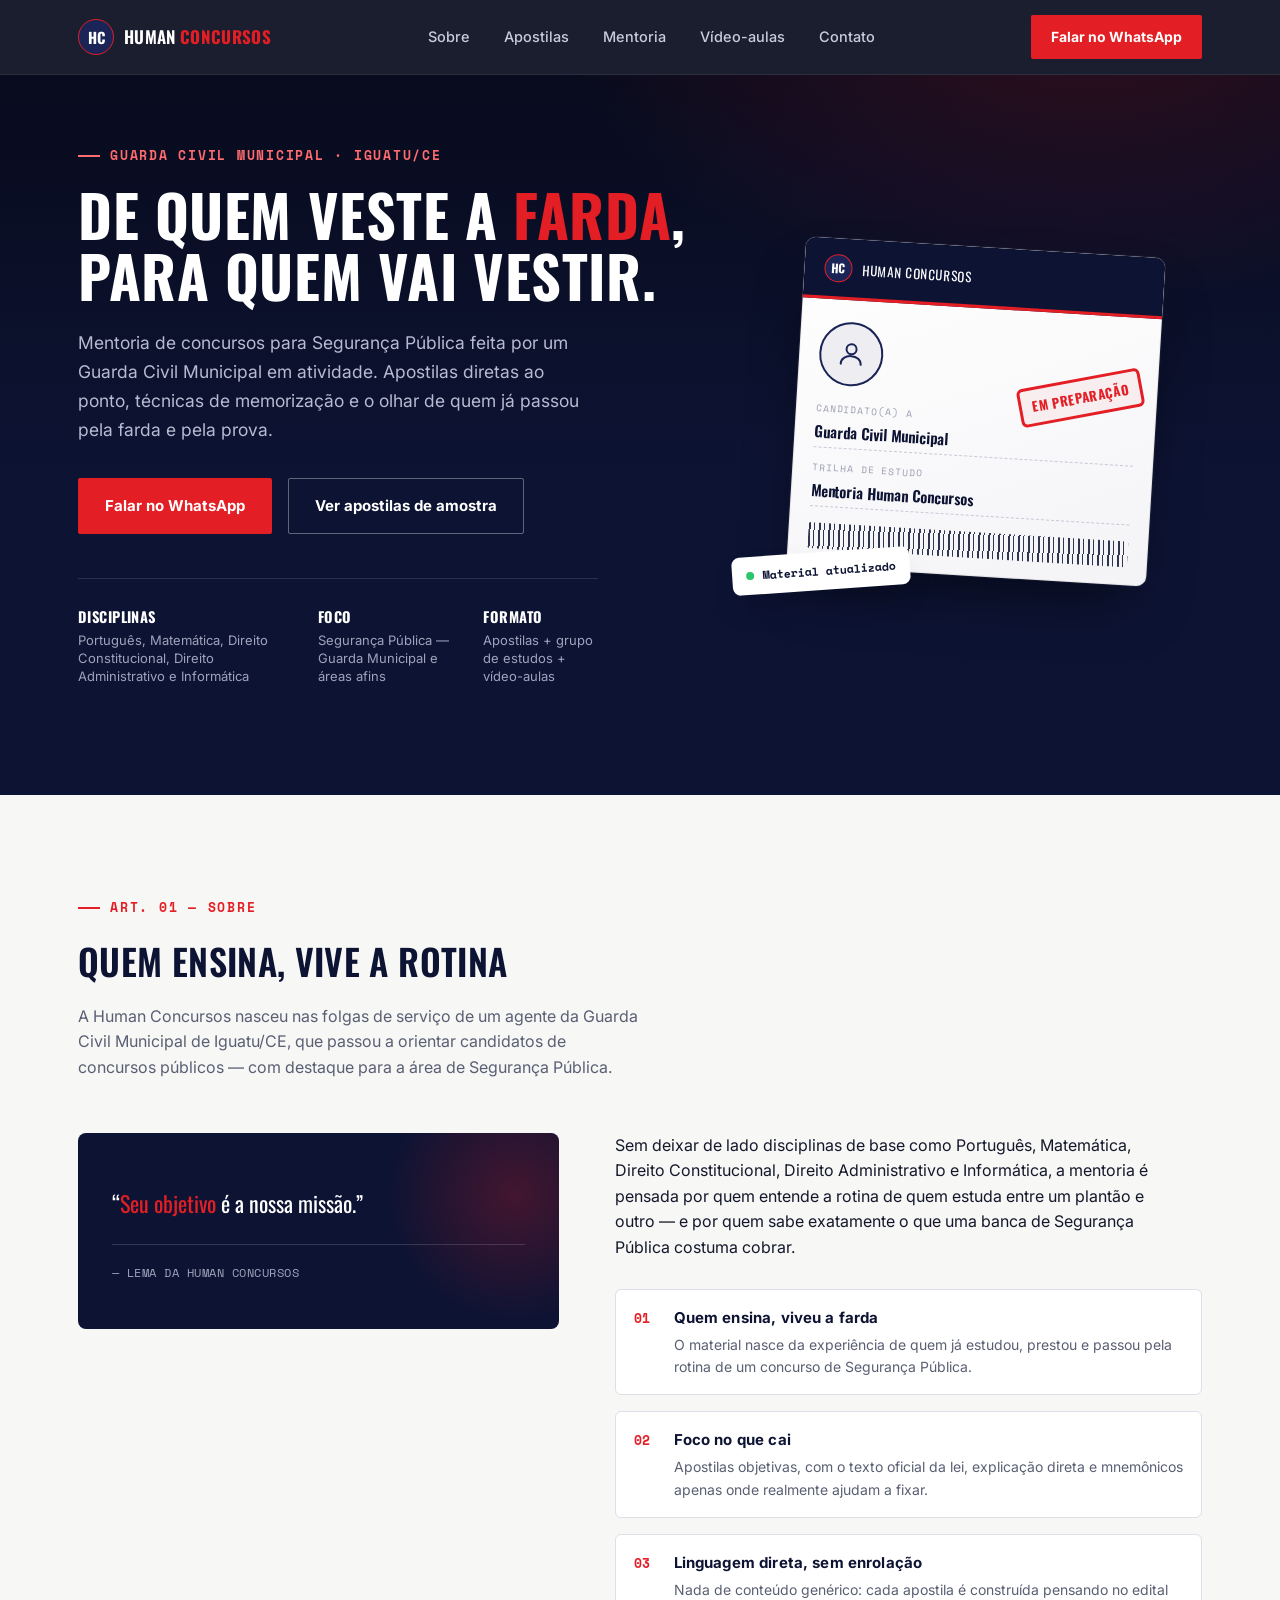
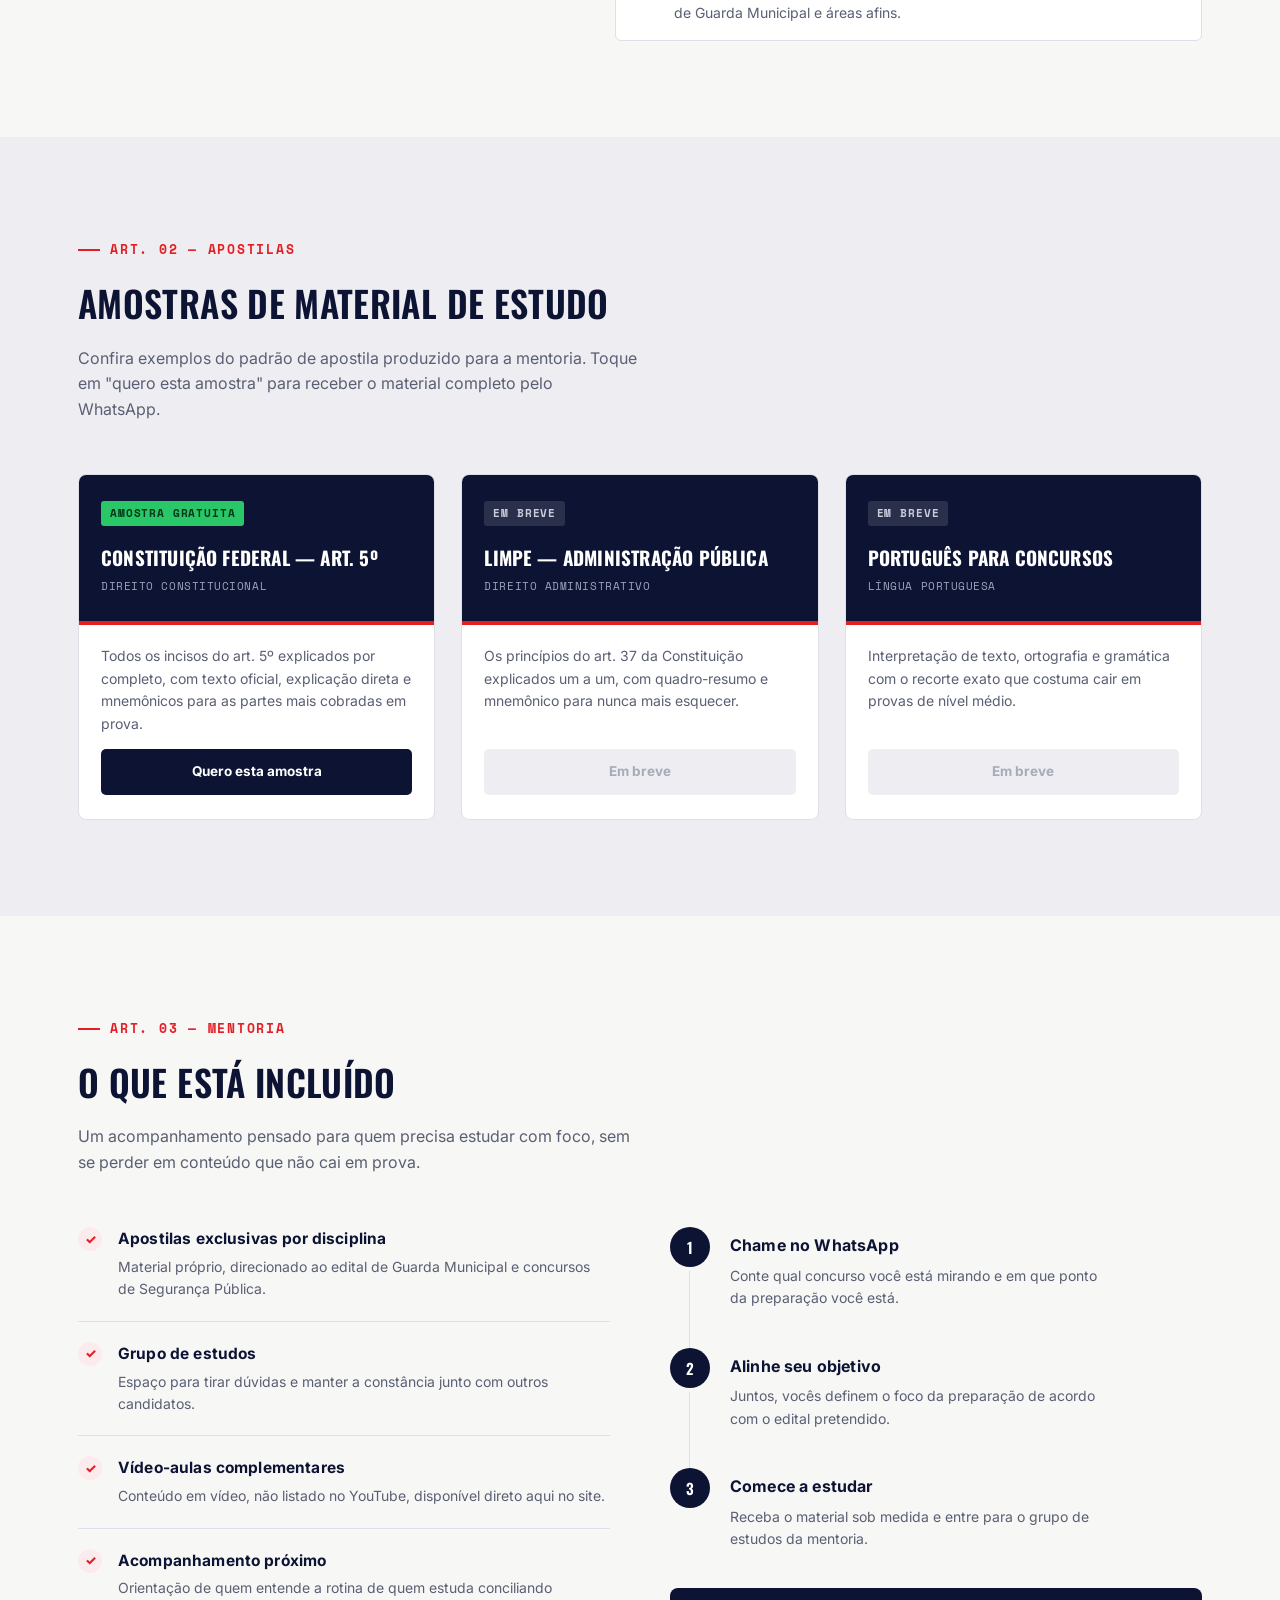
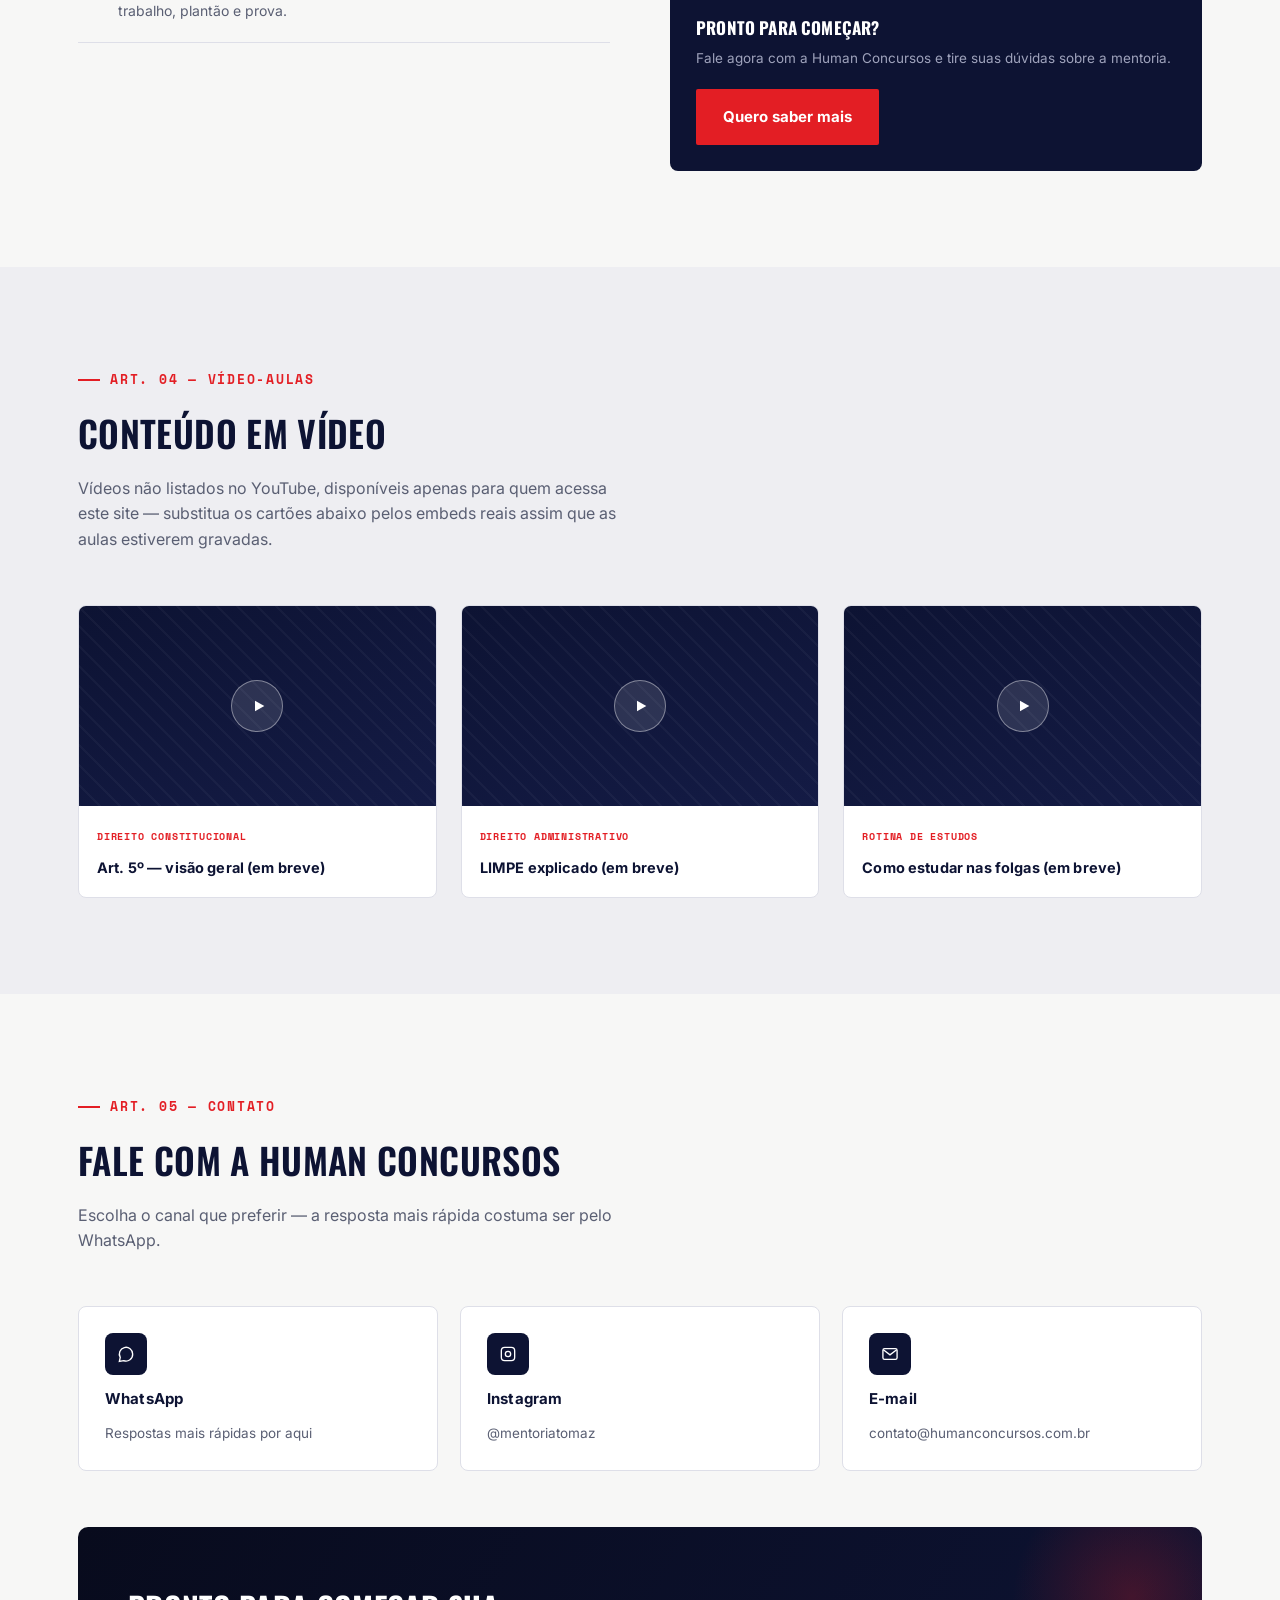
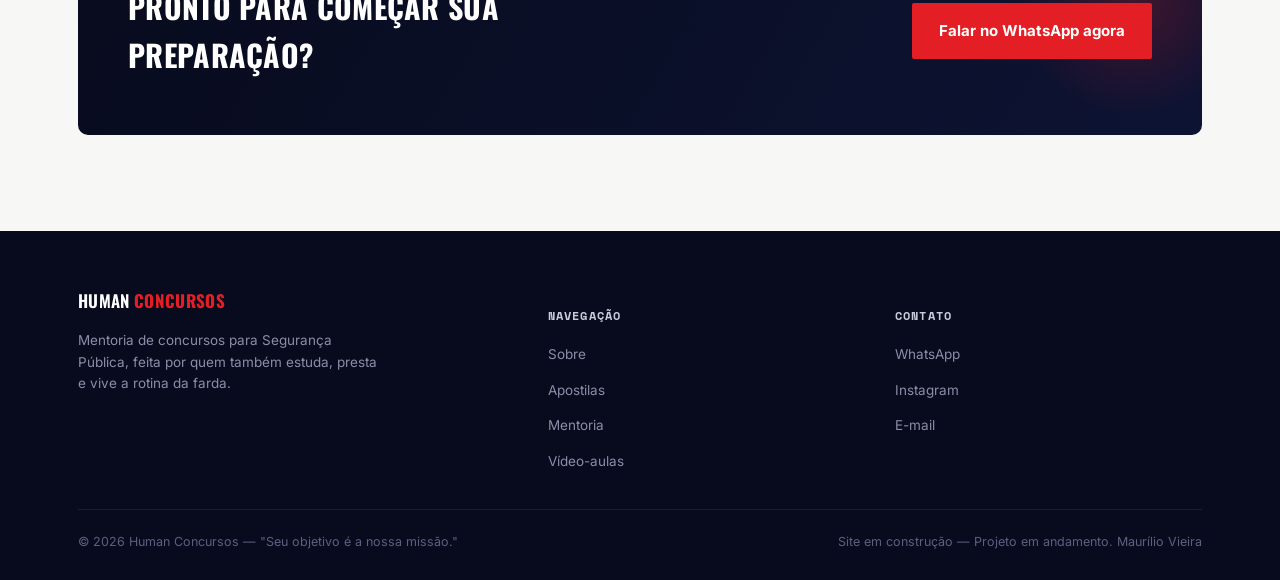
==== index.html @ a8f72266 "Add files via upload" ====
<!DOCTYPE html>
<html lang="pt-BR">
<head>
<meta charset="UTF-8">
<meta name="viewport" content="width=device-width, initial-scale=1.0">
<title>Human Concursos — Mentoria para Segurança Pública</title>
<meta name="description" content="Mentoria de concursos para Segurança Pública feita por um Guarda Civil Municipal em atividade. Apostilas diretas ao ponto, vídeo-aulas e acompanhamento próximo.">

<!-- Compartilhamento (WhatsApp / Instagram / redes) -->
<meta property="og:title" content="Human Concursos — Mentoria para Segurança Pública">
<meta property="og:description" content="Apostilas diretas ao ponto, vídeo-aulas e acompanhamento de quem também vive a rotina da farda.">
<meta property="og:type" content="website">

<link rel="icon" type="image/svg+xml" href="assets/img/favicon.svg">

<!--
  ===================================================================
  HUMAN CONCURSOS — SITE INSTITUCIONAL
  ===================================================================
  Onde editar cada coisa:
  - Número de WhatsApp, mensagens padrão → assets/js/main.js (bloco CONFIG)
  - Instagram / e-mail → busque por "preencher_aqui" e
    "contato@humanconcursos.com.br" neste arquivo (aparecem 2x cada:
    seção Contato + rodapé) e troque pelos dados reais.
  - Cores / fontes / espaçamentos → assets/css/style.css
  - Vídeo-aulas → seção #videos: troque cada .video-card por um
    <iframe src="https://www.youtube.com/embed/SEU_ID_AQUI" ...>
    (vídeo "não listado" funciona normalmente dentro do iframe).
  Guia completo de publicação: veja o README.md deste repositório.
  ===================================================================
-->

<link rel="preconnect" href="https://fonts.googleapis.com">
<link rel="preconnect" href="https://fonts.gstatic.com" crossorigin>
<link href="https://fonts.googleapis.com/css2?family=Oswald:wght@400;500;600;700&family=Inter:wght@400;500;600;700;800&family=Space+Mono:wght@400;700&display=swap" rel="stylesheet">
<link rel="stylesheet" href="assets/css/style.css">
</head>
<body>

<header>
  <div class="wrap nav">
    <a href="#topo" class="brand">
      <span class="brand-badge">HC</span>
      <span class="brand-name">HUMAN <b>CONCURSOS</b></span>
    </a>
    <ul class="nav-links">
      <li><a href="#sobre">Sobre</a></li>
      <li><a href="#apostilas">Apostilas</a></li>
      <li><a href="#mentoria">Mentoria</a></li>
      <li><a href="#videos">Vídeo-aulas</a></li>
      <li><a href="#contato">Contato</a></li>
    </ul>
    <a class="nav-cta" id="btnNavWpp" href="#" target="_blank" rel="noopener">Falar no WhatsApp</a>
    <button class="nav-toggle" id="navToggle" aria-expanded="false" aria-controls="mobilePanel" aria-label="Abrir menu">
      <span></span><span></span><span></span>
    </button>
  </div>
  <nav class="mobile-panel" id="mobilePanel">
    <a href="#sobre">Sobre</a>
    <a href="#apostilas">Apostilas</a>
    <a href="#mentoria">Mentoria</a>
    <a href="#videos">Vídeo-aulas</a>
    <a href="#contato">Contato</a>
    <a class="nav-cta" id="btnMobileWpp" href="#" target="_blank" rel="noopener">Falar no WhatsApp</a>
  </nav>
</header>

<main id="topo">

  <!-- ================= HERO ================= -->
  <section class="hero" style="padding-top:64px;">
    <div class="wrap hero-grid">
      <div>
        <span class="eyebrow hero-eyebrow">Guarda Civil Municipal · Iguatu/CE</span>
        <h1>De quem veste a <em>farda</em>,<br> para quem vai vestir.</h1>
        <p class="lead">Mentoria de concursos para Segurança Pública feita por um Guarda Civil Municipal em atividade. Apostilas diretas ao ponto, técnicas de memorização e o olhar de quem já passou pela farda e pela prova.</p>
        <div class="hero-ctas">
          <a class="btn btn-primary" id="btnHeroWpp" href="#" target="_blank" rel="noopener">Falar no WhatsApp</a>
          <a class="btn btn-ghost" href="#apostilas">Ver apostilas de amostra</a>
        </div>
        <div class="hero-meta">
          <div><strong>Disciplinas</strong>Português, Matemática, Direito Constitucional, Direito Administrativo e Informática</div>
          <div><strong>Foco</strong>Segurança Pública — Guarda Municipal e áreas afins</div>
          <div><strong>Formato</strong>Apostilas + grupo de estudos + vídeo-aulas</div>
        </div>
      </div>

      <div class="id-card-wrap">
        <div class="id-card">
          <div class="id-top">
            <span class="brand-badge">HC</span>
            <span>Human Concursos</span>
          </div>
          <div class="id-body">
            <div class="id-photo">
              <svg width="30" height="30" viewBox="0 0 24 24" fill="none"><circle cx="12" cy="8" r="4" stroke="#1B2456" stroke-width="1.6"/><path d="M4 20c0-4 3.5-6.5 8-6.5S20 16 20 20" stroke="#1B2456" stroke-width="1.6" stroke-linecap="round"/></svg>
            </div>
            <div class="id-field">
              <label>Candidato(a) a</label>
              <div class="value">Guarda Civil Municipal</div>
            </div>
            <div class="id-field">
              <label>Trilha de estudo</label>
              <div class="value">Mentoria Human Concursos</div>
            </div>
            <div class="id-barcode"></div>
            <span class="id-stamp">Em preparação</span>
          </div>
        </div>
        <div class="id-float f1">
          <span class="dot"></span>
          <span>Material atualizado</span>
        </div>
      </div>
    </div>
  </section>

  <!-- ================= SOBRE ================= -->
  <section id="sobre">
    <div class="wrap">
      <div class="section-head">
        <span class="eyebrow">Art. 01 — Sobre</span>
        <h2>Quem ensina, vive a rotina</h2>
        <p>A Human Concursos nasceu nas folgas de serviço de um agente da Guarda Civil Municipal de Iguatu/CE, que passou a orientar candidatos de concursos públicos — com destaque para a área de Segurança Pública.</p>
      </div>

      <div class="sobre-grid">
        <div class="sobre-visual">
          <p class="quote">“<span class="red">Seu objetivo</span> é a nossa missão.”</p>
          <p class="sig">— LEMA DA HUMAN CONCURSOS</p>
        </div>

        <div class="sobre-text">
          <p>Sem deixar de lado disciplinas de base como Português, Matemática, Direito Constitucional, Direito Administrativo e Informática, a mentoria é pensada por quem entende a rotina de quem estuda entre um plantão e outro — e por quem sabe exatamente o que uma banca de Segurança Pública costuma cobrar.</p>
          <ul class="feature-list">
            <li>
              <span class="num">01</span>
              <div>
                <h4>Quem ensina, viveu a farda</h4>
                <p>O material nasce da experiência de quem já estudou, prestou e passou pela rotina de um concurso de Segurança Pública.</p>
              </div>
            </li>
            <li>
              <span class="num">02</span>
              <div>
                <h4>Foco no que cai</h4>
                <p>Apostilas objetivas, com o texto oficial da lei, explicação direta e mnemônicos apenas onde realmente ajudam a fixar.</p>
              </div>
            </li>
            <li>
              <span class="num">03</span>
              <div>
                <h4>Linguagem direta, sem enrolação</h4>
                <p>Nada de conteúdo genérico: cada apostila é construída pensando no edital de Guarda Municipal e áreas afins.</p>
              </div>
            </li>
          </ul>
        </div>
      </div>
    </div>
  </section>

  <!-- ================= APOSTILAS ================= -->
  <section id="apostilas" class="alt">
    <div class="wrap">
      <div class="section-head">
        <span class="eyebrow">Art. 02 — Apostilas</span>
        <h2>Amostras de material de estudo</h2>
        <p>Confira exemplos do padrão de apostila produzido para a mentoria. Toque em "quero esta amostra" para receber o material completo pelo WhatsApp.</p>
      </div>

      <div class="card-grid">
        <div class="book-card">
          <div class="book-cover">
            <span class="tag tag-livre">Amostra gratuita</span>
            <div>
              <h3>Constituição Federal — Art. 5º</h3>
              <div class="disc">Direito Constitucional</div>
            </div>
          </div>
          <div class="book-body">
            <p>Todos os incisos do art. 5º explicados por completo, com texto oficial, explicação direta e mnemônicos para as partes mais cobradas em prova.</p>
            <a class="book-btn wpp-link" data-msg="Olá! Vi o site da Human Concursos e quero receber a amostra da apostila de Constituição Federal — Art. 5º." href="#" target="_blank" rel="noopener">Quero esta amostra</a>
          </div>
        </div>

        <div class="book-card">
          <div class="book-cover">
            <span class="tag tag-em-breve">Em breve</span>
            <div>
              <h3>LIMPE — Administração Pública</h3>
              <div class="disc">Direito Administrativo</div>
            </div>
          </div>
          <div class="book-body">
            <p>Os princípios do art. 37 da Constituição explicados um a um, com quadro-resumo e mnemônico para nunca mais esquecer.</p>
            <span class="book-btn disabled">Em breve</span>
          </div>
        </div>

        <div class="book-card">
          <div class="book-cover">
            <span class="tag tag-em-breve">Em breve</span>
            <div>
              <h3>Português para Concursos</h3>
              <div class="disc">Língua Portuguesa</div>
            </div>
          </div>
          <div class="book-body">
            <p>Interpretação de texto, ortografia e gramática com o recorte exato que costuma cair em provas de nível médio.</p>
            <span class="book-btn disabled">Em breve</span>
          </div>
        </div>
      </div>
    </div>
  </section>

  <!-- ================= MENTORIA ================= -->
  <section id="mentoria">
    <div class="wrap">
      <div class="section-head">
        <span class="eyebrow">Art. 03 — Mentoria</span>
        <h2>O que está incluído</h2>
        <p>Um acompanhamento pensado para quem precisa estudar com foco, sem se perder em conteúdo que não cai em prova.</p>
      </div>

      <div class="mentoria-wrap">
        <ul class="mentoria-list">
          <li>
            <span class="check">✓</span>
            <div>
              <h4>Apostilas exclusivas por disciplina</h4>
              <p>Material próprio, direcionado ao edital de Guarda Municipal e concursos de Segurança Pública.</p>
            </div>
          </li>
          <li>
            <span class="check">✓</span>
            <div>
              <h4>Grupo de estudos</h4>
              <p>Espaço para tirar dúvidas e manter a constância junto com outros candidatos.</p>
            </div>
          </li>
          <li>
            <span class="check">✓</span>
            <div>
              <h4>Vídeo-aulas complementares</h4>
              <p>Conteúdo em vídeo, não listado no YouTube, disponível direto aqui no site.</p>
            </div>
          </li>
          <li>
            <span class="check">✓</span>
            <div>
              <h4>Acompanhamento próximo</h4>
              <p>Orientação de quem entende a rotina de quem estuda conciliando trabalho, plantão e prova.</p>
            </div>
          </li>
        </ul>

        <div>
          <div class="steps">
            <div class="step">
              <span class="step-num">1</span>
              <div class="step-body">
                <h4>Chame no WhatsApp</h4>
                <p>Conte qual concurso você está mirando e em que ponto da preparação você está.</p>
              </div>
            </div>
            <div class="step">
              <span class="step-num">2</span>
              <div class="step-body">
                <h4>Alinhe seu objetivo</h4>
                <p>Juntos, vocês definem o foco da preparação de acordo com o edital pretendido.</p>
              </div>
            </div>
            <div class="step">
              <span class="step-num">3</span>
              <div class="step-body">
                <h4>Comece a estudar</h4>
                <p>Receba o material sob medida e entre para o grupo de estudos da mentoria.</p>
              </div>
            </div>
          </div>

          <div class="mentoria-cta">
            <div>
              <h4>Pronto para começar?</h4>
              <p>Fale agora com a Human Concursos e tire suas dúvidas sobre a mentoria.</p>
            </div>
            <a class="btn btn-primary wpp-link" data-msg="Olá! Vi o site da Human Concursos e quero saber mais sobre a mentoria." href="#" target="_blank" rel="noopener">Quero saber mais</a>
          </div>
        </div>
      </div>
    </div>
  </section>

  <!-- ================= VÍDEO-AULAS ================= -->
  <section id="videos" class="alt">
    <div class="wrap">
      <div class="section-head">
        <span class="eyebrow">Art. 04 — Vídeo-aulas</span>
        <h2>Conteúdo em vídeo</h2>
        <p>Vídeos não listados no YouTube, disponíveis apenas para quem acessa este site — substitua os cartões abaixo pelos embeds reais assim que as aulas estiverem gravadas.</p>
      </div>

      <div class="video-grid">
        <div class="video-card">
          <div class="video-thumb">
            <span class="play-btn">
              <svg width="16" height="16" viewBox="0 0 24 24" fill="none"><path d="M6 4l14 8-14 8V4z" fill="#fff"/></svg>
            </span>
          </div>
          <div class="video-info">
            <span class="tag">Direito Constitucional</span>
            <h4>Art. 5º — visão geral (em breve)</h4>
          </div>
        </div>
        <div class="video-card">
          <div class="video-thumb">
            <span class="play-btn">
              <svg width="16" height="16" viewBox="0 0 24 24" fill="none"><path d="M6 4l14 8-14 8V4z" fill="#fff"/></svg>
            </span>
          </div>
          <div class="video-info">
            <span class="tag">Direito Administrativo</span>
            <h4>LIMPE explicado (em breve)</h4>
          </div>
        </div>
        <div class="video-card">
          <div class="video-thumb">
            <span class="play-btn">
              <svg width="16" height="16" viewBox="0 0 24 24" fill="none"><path d="M6 4l14 8-14 8V4z" fill="#fff"/></svg>
            </span>
          </div>
          <div class="video-info">
            <span class="tag">Rotina de estudos</span>
            <h4>Como estudar nas folgas (em breve)</h4>
          </div>
        </div>
      </div>

      <!-- <p class="video-note">Estes três cartões são placeholders. Assim que as aulas forem gravadas e enviadas como "não listadas" no YouTube, basta trocar cada cartão por um <code>&lt;iframe&gt;</code> com o link de incorporação do vídeo — o link não listado continua funcionando normalmente dentro do iframe, mesmo sem aparecer em buscas.</p> -->
    </div>
  </section>

  <!-- ================= CONTATO ================= -->
  <section id="contato">
    <div class="wrap">
      <div class="section-head">
        <span class="eyebrow">Art. 05 — Contato</span>
        <h2>Fale com a Human Concursos</h2>
        <p>Escolha o canal que preferir — a resposta mais rápida costuma ser pelo WhatsApp.</p>
      </div>

      <div class="contact-grid">
        <a class="contact-card wpp-link" data-msg="Olá! Vim pelo site da Human Concursos." href="#" target="_blank" rel="noopener">
          <span class="contact-icon">
            <svg width="20" height="20" viewBox="0 0 24 24" fill="none"><path d="M20 12a8 8 0 10-14.9 4L4 21l5.2-1.1A8 8 0 0020 12z" stroke="#fff" stroke-width="1.6"/></svg>
          </span>
          <h4>WhatsApp</h4>
          <p>Respostas mais rápidas por aqui</p>
        </a>
        <a class="contact-card" href="https://www.instagram.com/mentoriatomaz" target="_blank" rel="noopener">
          <span class="contact-icon">
            <svg width="20" height="20" viewBox="0 0 24 24" fill="none"><rect x="4" y="4" width="16" height="16" rx="4" stroke="#fff" stroke-width="1.6"/><circle cx="12" cy="12" r="3.2" stroke="#fff" stroke-width="1.6"/></svg>
          </span>
          <h4>Instagram</h4>
          <p>@mentoriatomaz</p>
        </a>
        <a class="contact-card" href="mailto:contato@humanconcursos.com.br">
          <span class="contact-icon">
            <svg width="20" height="20" viewBox="0 0 24 24" fill="none"><rect x="3.5" y="5.5" width="17" height="13" rx="2" stroke="#fff" stroke-width="1.6"/><path d="M4 7l8 6 8-6" stroke="#fff" stroke-width="1.6"/></svg>
          </span>
          <h4>E-mail</h4>
          <p>contato@humanconcursos.com.br</p>
        </a>
      </div>

      <div class="cta-banner">
        <h3>Pronto para começar sua preparação?</h3>
        <a class="btn btn-primary wpp-link" data-msg="Olá! Quero começar minha preparação com a Human Concursos." href="#" target="_blank" rel="noopener">Falar no WhatsApp agora</a>
      </div>
    </div>
  </section>

</main>

<footer>
  <div class="wrap">
    <div class="footer-grid">
      <div class="footer-brand">
        <span class="brand-name" style="color:#fff;">HUMAN <b style="color:#E31E24;">CONCURSOS</b></span>
        <p>Mentoria de concursos para Segurança Pública, feita por quem também estuda, presta e vive a rotina da farda.</p>
      </div>
      <div class="footer-col">
        <h5>Navegação</h5>
        <ul>
          <li><a href="#sobre">Sobre</a></li>
          <li><a href="#apostilas">Apostilas</a></li>
          <li><a href="#mentoria">Mentoria</a></li>
          <li><a href="#videos">Vídeo-aulas</a></li>
        </ul>
      </div>
      <div class="footer-col">
        <h5>Contato</h5>
        <ul>
          <li><a href="#contato">WhatsApp</a></li>
          <li><a href="https://www.instagram.com/mentoriatomaz" target="_blank" rel="noopener">Instagram</a></li>
          <li><a href="mailto:contato@humanconcursos.com.br">E-mail</a></li>
        </ul>
      </div>
    </div>
    <div class="footer-bottom">
      <span>© 2026 Human Concursos — "Seu objetivo é a nossa missão."</span>
      <span>Site em construção — Projeto em andamento. Maurílio Vieira</span>
    </div>
  </div>
</footer>

<script src="assets/js/main.js"></script>
</body>
</html>
---- assets/css/style.css ----
:root{
    /* ---- Paleta (extraída da identidade visual Human Concursos) ---- */
    --navy-950:#080B1D;
    --navy-900:#0D1333;
    --navy-700:#141B45;
    --navy-600:#1B2456;
    --navy-400:#3A468C;
    --red-500:#E31E24;
    --red-600:#B8151A;
    --red-050:#FCEBEC;
    --paper:#F7F7F6;
    --paper-alt:#EEEEF2;
    --ink:#15182B;
    --ink-muted:#5A5F73;
    --white:#FFFFFF;
    --line:#DEDFE8;

    --display:'Oswald', 'Arial Narrow', sans-serif;
    --body:'Inter', -apple-system, sans-serif;
    --mono:'Space Mono', 'Courier New', monospace;

    --radius:2px;
    --container:1180px;
  }

  *,*::before,*::after{box-sizing:border-box;}
  html{scroll-behavior:smooth;}
  @media (prefers-reduced-motion: reduce){
    html{scroll-behavior:auto;}
    *,*::before,*::after{animation-duration:0.01ms !important; animation-iteration-count:1 !important; transition-duration:0.01ms !important; scroll-behavior:auto !important;}
  }

  body{
    margin:0;
    background:var(--paper);
    color:var(--ink);
    font-family:var(--body);
    font-size:16px;
    line-height:1.6;
    -webkit-font-smoothing:antialiased;
  }

  img,svg{display:block; max-width:100%;}
  a{color:inherit;}

  .wrap{max-width:var(--container); margin:0 auto; padding:0 28px;}

  h1,h2,h3,h4{font-family:var(--display); margin:0; letter-spacing:0.01em;}

  :focus-visible{outline:3px solid var(--red-500); outline-offset:3px;}

  .eyebrow{
    display:inline-flex; align-items:center; gap:10px;
    font-family:var(--mono); font-size:12.5px; letter-spacing:0.14em;
    text-transform:uppercase; color:var(--red-500); font-weight:700;
  }
  .eyebrow::before{
    content:""; width:22px; height:2px; background:var(--red-500); display:inline-block;
  }

  /* ================= HEADER ================= */
  header{
    position:sticky; top:0; z-index:100;
    background:rgba(8,11,29,0.92);
    backdrop-filter:blur(8px);
    border-bottom:1px solid rgba(255,255,255,0.08);
  }
  .nav{
    display:flex; align-items:center; justify-content:space-between;
    height:74px;
  }
  .brand{display:flex; align-items:center; gap:10px; text-decoration:none;}
  .brand-badge{
    width:36px; height:36px; border-radius:50%;
    background:var(--navy-600); border:1.5px solid var(--red-500);
    display:flex; align-items:center; justify-content:center;
    font-family:var(--display); font-weight:700; font-size:15px; color:var(--white);
  }
  .brand-name{font-family:var(--display); font-weight:600; font-size:17px; color:var(--white); letter-spacing:0.02em;}
  .brand-name b{color:var(--red-500); font-weight:700;}

  .nav-links{display:flex; gap:34px; list-style:none; margin:0; padding:0;}
  .nav-links a{
    text-decoration:none; color:#C9CCDA; font-size:14.5px; font-weight:500;
    position:relative; padding:6px 0; transition:color .18s ease;
  }
  .nav-links a:hover{color:var(--white);}
  .nav-links a::after{
    content:""; position:absolute; left:0; bottom:0; height:2px; width:0;
    background:var(--red-500); transition:width .2s ease;
  }
  .nav-links a:hover::after{width:100%;}

  .nav-cta{
    display:inline-flex; align-items:center; gap:8px;
    background:var(--red-500); color:var(--white); text-decoration:none;
    font-size:14px; font-weight:700; padding:11px 20px; border-radius:var(--radius);
    transition:background .18s ease, transform .18s ease;
    white-space:nowrap;
  }
  .nav-cta:hover{background:var(--red-600); transform:translateY(-1px);}

  /* ---- Menu hambúrguer (mobile) ---- */
  .nav-toggle{
    display:none; flex-direction:column; justify-content:center; gap:5px;
    width:38px; height:38px; background:transparent; border:1px solid rgba(255,255,255,0.25);
    border-radius:5px; cursor:pointer; padding:0; flex-shrink:0;
  }
  .nav-toggle span{
    display:block; width:18px; height:2px; background:var(--white); margin:0 auto;
    transition:transform .22s ease, opacity .22s ease;
  }
  .nav-toggle[aria-expanded="true"] span:nth-child(1){transform:translateY(7px) rotate(45deg);}
  .nav-toggle[aria-expanded="true"] span:nth-child(2){opacity:0;}
  .nav-toggle[aria-expanded="true"] span:nth-child(3){transform:translateY(-7px) rotate(-45deg);}

  .mobile-panel{
    display:none; flex-direction:column;
    background:var(--navy-950); border-top:1px solid rgba(255,255,255,0.08);
    padding:10px 28px 26px;
  }
  .mobile-panel.open{display:flex;}
  .mobile-panel a{
    color:#C9CCDA; text-decoration:none; font-size:15.5px; font-weight:500;
    padding:14px 0; border-bottom:1px solid rgba(255,255,255,0.08);
  }
  .mobile-panel a:last-of-type{border-bottom:none;}
  .mobile-panel .nav-cta{margin-top:14px; justify-content:center;}

  /* ================= HERO ================= */
  .hero{
    position:relative; overflow:hidden;
    background:
      radial-gradient(ellipse 900px 500px at 85% -10%, rgba(227,30,36,0.18), transparent 60%),
      linear-gradient(180deg, var(--navy-950) 0%, var(--navy-900) 55%, var(--navy-900) 100%);
    color:var(--white);
    padding:96px 0 110px;
  }
  .hero-grid{
    display:grid; grid-template-columns:1.15fr 0.85fr; gap:60px; align-items:center;
  }
  .hero-eyebrow{color:#FF6B6E;}
  .hero-eyebrow::before{background:#FF6B6E;}
  .hero h1{
    font-size:clamp(34px, 4.6vw, 58px); line-height:1.06; font-weight:700;
    margin:18px 0 22px; text-transform:uppercase;
  }
  .hero h1 em{
    font-style:normal; color:var(--red-500);
  }
  .hero p.lead{
    font-family:var(--body); font-size:17.5px; line-height:1.65; color:#B7BBD1;
    max-width:520px; margin:0 0 34px;
  }
  .hero-ctas{display:flex; gap:16px; flex-wrap:wrap;}
  .btn{
    display:inline-flex; align-items:center; gap:10px;
    font-family:var(--body); font-weight:700; font-size:15px;
    padding:15px 26px; border-radius:var(--radius); text-decoration:none;
    transition:transform .18s ease, background .18s ease, border-color .18s ease;
    border:1.5px solid transparent; cursor:pointer;
  }
  .btn:hover{transform:translateY(-2px);}
  .btn-primary{background:var(--red-500); color:var(--white);}
  .btn-primary:hover{background:var(--red-600);}
  .btn-ghost{border-color:rgba(255,255,255,0.35); color:var(--white);}
  .btn-ghost:hover{border-color:var(--white); background:rgba(255,255,255,0.06);}
  .btn-dark{border-color:var(--navy-600); color:var(--navy-900);}
  .btn-dark:hover{background:var(--navy-900); color:var(--white);}

  .hero-meta{
    display:flex; gap:28px; margin-top:44px; padding-top:28px;
    border-top:1px solid rgba(255,255,255,0.12); max-width:520px;
  }
  .hero-meta div{font-size:13px; color:#9FA3BC; line-height:1.4;}
  .hero-meta strong{display:block; color:var(--white); font-family:var(--display); font-size:14.5px; text-transform:uppercase; letter-spacing:.03em; margin-bottom:3px;}

  /* ---- Crachá / carteira de estudos (elemento assinatura) ---- */
  .id-card-wrap{position:relative; display:flex; justify-content:center;}
  .id-card{
    width:100%; max-width:360px;
    background:linear-gradient(160deg, #FFFFFF 0%, #F4F4F7 100%);
    border-radius:10px;
    box-shadow:0 30px 60px -20px rgba(0,0,0,0.55), 0 0 0 1px rgba(255,255,255,0.06);
    transform:rotate(3.5deg);
    overflow:hidden;
    position:relative;
  }
  .id-card::after{
    content:""; position:absolute; inset:0; border-radius:10px;
    box-shadow:inset 0 0 0 1px rgba(0,0,0,0.06);
  }
  .id-top{
    background:var(--navy-900); padding:16px 20px 14px;
    display:flex; align-items:center; gap:10px;
    border-bottom:3px solid var(--red-500);
  }
  .id-top .brand-badge{width:28px; height:28px; font-size:12px;}
  .id-top span{font-family:var(--display); color:var(--white); font-size:13px; letter-spacing:.05em; text-transform:uppercase;}
  .id-body{padding:22px 20px 18px; position:relative;}
  .id-photo{
    width:64px; height:64px; border-radius:50%;
    background:var(--paper-alt); border:2px solid var(--navy-600);
    display:flex; align-items:center; justify-content:center; margin-bottom:16px;
  }
  .id-field{margin-bottom:12px;}
  .id-field label{
    display:block; font-family:var(--mono); font-size:9.5px; letter-spacing:.1em;
    text-transform:uppercase; color:#9A9DAF; margin-bottom:3px;
  }
  .id-field .value{
    font-family:var(--display); font-size:15px; color:var(--navy-900); font-weight:600;
    border-bottom:1px dashed #C7C9D6; padding-bottom:4px;
  }
  .id-barcode{
    height:26px; margin-top:16px; border-radius:2px;
    background:repeating-linear-gradient(90deg, var(--navy-900) 0 2px, transparent 2px 5px, var(--navy-900) 5px 6px, transparent 6px 10px);
    opacity:.85;
  }
  .id-stamp{
    position:absolute; top:64px; right:14px;
    border:3px solid var(--red-500); color:var(--red-500);
    font-family:var(--display); font-weight:700; font-size:13px; letter-spacing:.06em;
    padding:6px 10px; border-radius:6px; transform:rotate(-14deg);
    text-transform:uppercase; background:rgba(227,30,36,0.05);
  }
  .id-float{
    position:absolute; background:var(--white); border-radius:8px;
    box-shadow:0 16px 32px -12px rgba(0,0,0,.35);
    padding:10px 14px; display:flex; align-items:center; gap:9px;
  }
  .id-float.f1{ bottom:-14px; left:-18px; transform:rotate(-4deg);}
  .id-float .dot{width:8px; height:8px; border-radius:50%; background:#2AC769;}
  .id-float span{font-family:var(--mono); font-size:11.5px; color:var(--navy-900); font-weight:700;}

  /* ================= SECTION SHELL ================= */
  section{padding:96px 0;}
  .section-head{max-width:640px; margin-bottom:52px;}
  .section-head h2{
    font-size:clamp(26px, 3vw, 36px); text-transform:uppercase; color:var(--navy-900);
    margin-top:14px; font-weight:600;
  }
  .section-head p{color:var(--ink-muted); font-size:16px; margin-top:14px; max-width:560px;}
  .alt{background:var(--paper-alt);}

  /* ================= SOBRE ================= */
  .sobre-grid{display:grid; grid-template-columns:0.9fr 1.1fr; gap:56px; align-items:start;}
  .sobre-visual{
    background:var(--navy-900); border-radius:8px; padding:34px;
    color:var(--white); position:relative; overflow:hidden;
  }
  .sobre-visual::before{
    content:""; position:absolute; inset:-40% -20% auto auto; width:280px; height:280px;
    background:radial-gradient(circle, rgba(227,30,36,0.25), transparent 65%);
  }
  .sobre-visual .quote{
    font-family:var(--display); font-size:22px; line-height:1.35; position:relative; z-index:1;
  }
  .sobre-visual .quote .red{color:var(--red-500);}
  .sobre-visual .sig{
    margin-top:26px; padding-top:18px; border-top:1px solid rgba(255,255,255,0.15);
    font-family:var(--mono); font-size:12px; color:#9FA3BC; letter-spacing:.04em; position:relative; z-index:1;
  }
  .sobre-text p{color:var(--ink); font-size:16px; margin:0 0 18px; max-width:560px;}
  .feature-list{list-style:none; margin:28px 0 0; padding:0; display:grid; gap:16px;}
  .feature-list li{
    display:flex; gap:14px; align-items:flex-start;
    padding:16px 18px; background:var(--white); border:1px solid var(--line); border-radius:6px;
  }
  .feature-list .num{
    font-family:var(--mono); font-weight:700; color:var(--red-500); font-size:13px;
    flex-shrink:0; width:26px; padding-top:2px;
  }
  .feature-list h4{font-size:15px; color:var(--navy-900); text-transform:none; font-family:var(--body); font-weight:700;}
  .feature-list p{margin:4px 0 0; font-size:14px; color:var(--ink-muted);}

  /* ================= APOSTILAS ================= */
  .card-grid{display:grid; grid-template-columns:repeat(3, 1fr); gap:26px;}
  .book-card{
    background:var(--white); border:1px solid var(--line); border-radius:8px; overflow:hidden;
    display:flex; flex-direction:column; transition:transform .2s ease, box-shadow .2s ease;
  }
  .book-card:hover{transform:translateY(-5px); box-shadow:0 18px 34px -18px rgba(13,19,51,0.35);}
  .book-cover{
    background:var(--navy-900); color:var(--white); padding:26px 22px;
    position:relative; min-height:150px; display:flex; flex-direction:column; justify-content:space-between;
    border-bottom:4px solid var(--red-500);
  }
  .book-cover .tag{
    align-self:flex-start; font-family:var(--mono); font-size:10.5px; letter-spacing:.08em;
    text-transform:uppercase; padding:4px 9px; border-radius:3px; font-weight:700;
  }
  .tag-livre{background:#2AC769; color:#04371B;}
  .tag-em-breve{background:rgba(255,255,255,0.12); color:#C9CCDA;}
  .book-cover h3{font-size:19px; margin-top:14px; line-height:1.25; text-transform:uppercase;}
  .book-cover .disc{font-family:var(--mono); font-size:11px; color:#9FA3BC; margin-top:8px; text-transform:uppercase; letter-spacing:.05em;}
  .book-body{padding:20px 22px 24px; display:flex; flex-direction:column; gap:14px; flex:1;}
  .book-body p{margin:0; font-size:14px; color:var(--ink-muted); flex:1;}
  .book-btn{
    display:inline-flex; align-items:center; justify-content:center; gap:8px;
    padding:12px 16px; border-radius:5px; font-size:13.5px; font-weight:700; text-decoration:none;
    background:var(--navy-900); color:var(--white); transition:background .18s ease;
  }
  .book-btn:hover{background:var(--red-500);}
  .book-btn.disabled{
    background:var(--paper-alt); color:#A7AABB; pointer-events:none;
  }

  /* ================= MENTORIA ================= */
  .mentoria-wrap{display:grid; grid-template-columns:1fr 1fr; gap:60px; align-items:start;}
  .mentoria-list{list-style:none; margin:0; padding:0; display:grid; gap:0;}
  .mentoria-list li{
    display:flex; gap:16px; padding:20px 0; border-bottom:1px solid var(--line);
  }
  .mentoria-list li:first-child{padding-top:0;}
  .check{
    flex-shrink:0; width:24px; height:24px; border-radius:50%; background:var(--red-050);
    color:var(--red-500); display:flex; align-items:center; justify-content:center; font-weight:800; font-size:13px;
  }
  .mentoria-list h4{font-family:var(--body); font-weight:700; font-size:15.5px; color:var(--navy-900);}
  .mentoria-list p{margin:4px 0 0; font-size:14px; color:var(--ink-muted);}

  .steps{display:flex; flex-direction:column; gap:0; position:relative;}
  .step{display:flex; gap:20px; position:relative; padding-bottom:38px;}
  .step:last-child{padding-bottom:0;}
  .step::before{
    content:""; position:absolute; left:19px; top:44px; bottom:0; width:1px;
    background:var(--line);
  }
  .step:last-child::before{display:none;}
  .step-num{
    flex-shrink:0; width:40px; height:40px; border-radius:50%; background:var(--navy-900); color:var(--white);
    display:flex; align-items:center; justify-content:center; font-family:var(--display); font-weight:600; font-size:15px; z-index:1;
  }
  .step-body h4{font-family:var(--body); font-weight:700; font-size:16px; color:var(--navy-900); margin:6px 0 6px;}
  .step-body p{margin:0; font-size:14px; color:var(--ink-muted); max-width:380px;}
  .mentoria-cta{
    margin-top:38px; padding:26px; background:var(--navy-900); border-radius:8px; color:var(--white);
    display:flex; align-items:center; justify-content:space-between; gap:20px; flex-wrap:wrap;
  }
  .mentoria-cta h4{font-family:var(--display); font-size:17px; text-transform:uppercase; margin-bottom:6px;}
  .mentoria-cta p{margin:0; color:#9FA3BC; font-size:13.5px;}

  /* ================= VÍDEO-AULAS ================= */
  .video-grid{display:grid; grid-template-columns:repeat(3, 1fr); gap:24px;}
  .video-card{background:var(--white); border:1px solid var(--line); border-radius:8px; overflow:hidden;}
  .video-thumb{
    aspect-ratio:16/9; background:
      linear-gradient(160deg, var(--navy-900), var(--navy-700));
    position:relative; display:flex; align-items:center; justify-content:center;
  }
  .video-thumb::before{
    content:""; position:absolute; inset:0;
    background-image:repeating-linear-gradient(45deg, rgba(255,255,255,0.035) 0 2px, transparent 2px 14px);
  }
  .play-btn{
    width:52px; height:52px; border-radius:50%; background:rgba(255,255,255,0.12);
    border:1.5px solid rgba(255,255,255,0.4); display:flex; align-items:center; justify-content:center;
    position:relative; z-index:1;
  }
  .play-btn svg{margin-left:3px;}
  .video-info{padding:16px 18px 18px;}
  .video-info .tag{
    font-family:var(--mono); font-size:10px; letter-spacing:.08em; text-transform:uppercase;
    color:var(--red-500); font-weight:700;
  }
  .video-info h4{font-family:var(--body); font-size:14.5px; font-weight:700; color:var(--navy-900); margin:8px 0 0;}
  .video-note{
    margin-top:34px; padding:16px 20px; background:var(--red-050); border-left:3px solid var(--red-500);
    border-radius:0 6px 6px 0; font-size:13.5px; color:#7A1418; max-width:640px;
  }

  /* ================= CONTATO ================= */
  .contact-grid{display:grid; grid-template-columns:repeat(3, 1fr); gap:22px; margin-bottom:56px;}
  .contact-card{
    background:var(--white); border:1px solid var(--line); border-radius:8px; padding:26px;
    text-decoration:none; color:var(--ink); display:flex; flex-direction:column; gap:12px;
    transition:border-color .18s ease, transform .18s ease;
  }
  .contact-card:hover{border-color:var(--red-500); transform:translateY(-3px);}
  .contact-icon{
    width:42px; height:42px; border-radius:8px; background:var(--navy-900); color:var(--white);
    display:flex; align-items:center; justify-content:center;
  }
  .contact-card h4{font-family:var(--body); font-size:15px; font-weight:700; color:var(--navy-900);}
  .contact-card p{margin:0; font-size:13.5px; color:var(--ink-muted);}

  .cta-banner{
    background:linear-gradient(120deg, var(--navy-950), var(--navy-900));
    border-radius:10px; padding:56px 50px; color:var(--white);
    display:flex; align-items:center; justify-content:space-between; gap:30px; flex-wrap:wrap;
    position:relative; overflow:hidden;
  }
  .cta-banner::after{
    content:""; position:absolute; right:-60px; top:-60px; width:260px; height:260px; border-radius:50%;
    background:radial-gradient(circle, rgba(227,30,36,0.25), transparent 65%);
  }
  .cta-banner h3{font-size:clamp(22px,2.6vw,30px); text-transform:uppercase; max-width:440px; position:relative; z-index:1;}
  .cta-banner .btn{position:relative; z-index:1;}

  /* ================= FOOTER ================= */
  footer{background:var(--navy-950); color:#8A8EA8; padding:56px 0 28px;}
  .footer-grid{display:grid; grid-template-columns:1.4fr 1fr 1fr; gap:40px; padding-bottom:36px; border-bottom:1px solid rgba(255,255,255,0.08);}
  .footer-brand p{font-size:13.5px; color:#8A8EA8; max-width:300px; margin-top:14px;}
  .footer-col h5{font-family:var(--mono); font-size:11.5px; letter-spacing:.1em; text-transform:uppercase; color:#C9CCDA; margin-bottom:16px;}
  .footer-col ul{list-style:none; margin:0; padding:0; display:grid; gap:10px;}
  .footer-col a{text-decoration:none; color:#8A8EA8; font-size:13.5px; transition:color .15s ease;}
  .footer-col a:hover{color:var(--white);}
  .footer-bottom{
    display:flex; justify-content:space-between; align-items:center; padding-top:22px; flex-wrap:wrap; gap:12px;
    font-size:12.5px; color:#5C6080;
  }

  /* ================= RESPONSIVE ================= */
  @media (max-width:960px){
    .hero-grid{grid-template-columns:1fr; gap:64px;}
    .id-card-wrap{margin-top:10px;}
    .sobre-grid, .mentoria-wrap{grid-template-columns:1fr; gap:40px;}
    .card-grid, .video-grid, .contact-grid{grid-template-columns:repeat(2,1fr);}
    .footer-grid{grid-template-columns:1fr 1fr;}
  }
  @media (max-width:720px){
    .nav-links{display:none;}
    .nav-toggle{display:flex;}
    .nav .nav-cta{padding:10px 14px; font-size:13px;}
    .card-grid, .video-grid, .contact-grid{grid-template-columns:1fr;}
    .footer-grid{grid-template-columns:1fr;}
    section{padding:64px 0;}
    .hero{padding:56px 0 76px;}
    .cta-banner{padding:36px 26px;}
    .mentoria-cta{flex-direction:column; align-items:flex-start;}
  }
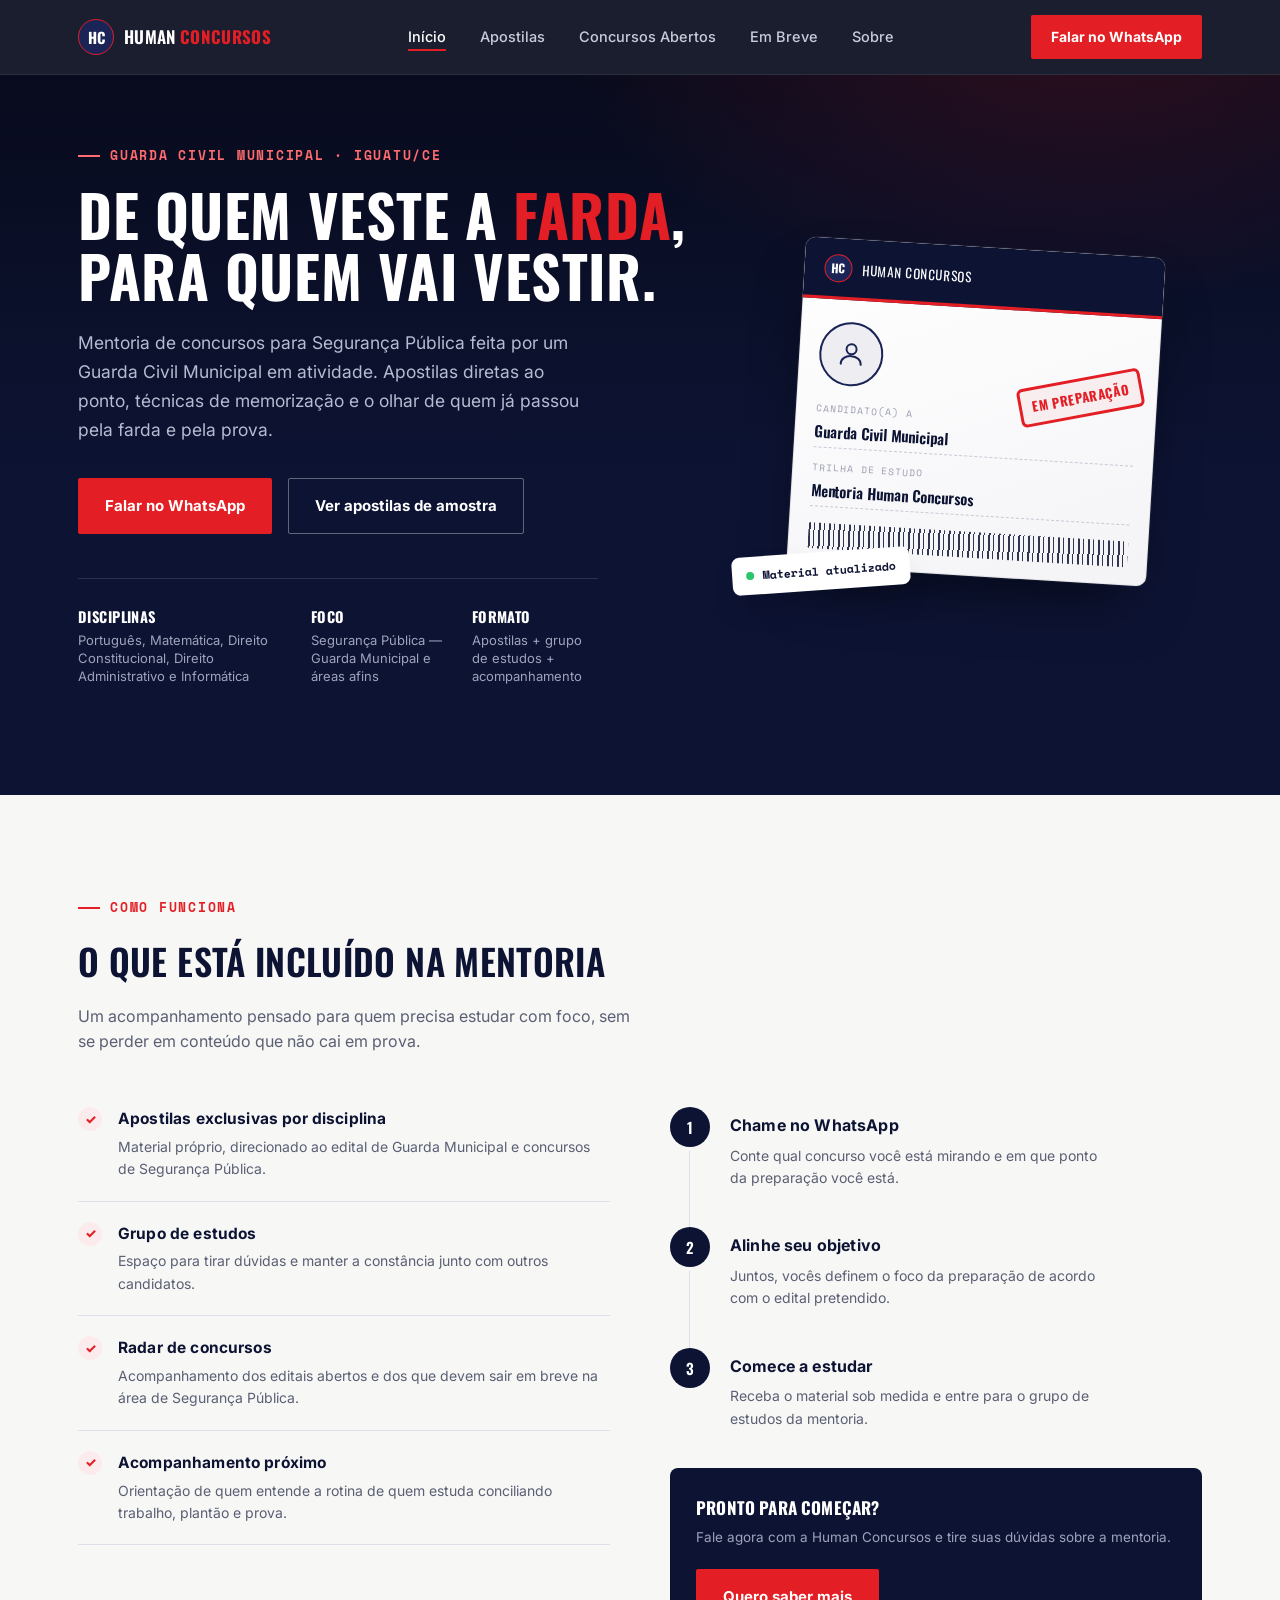
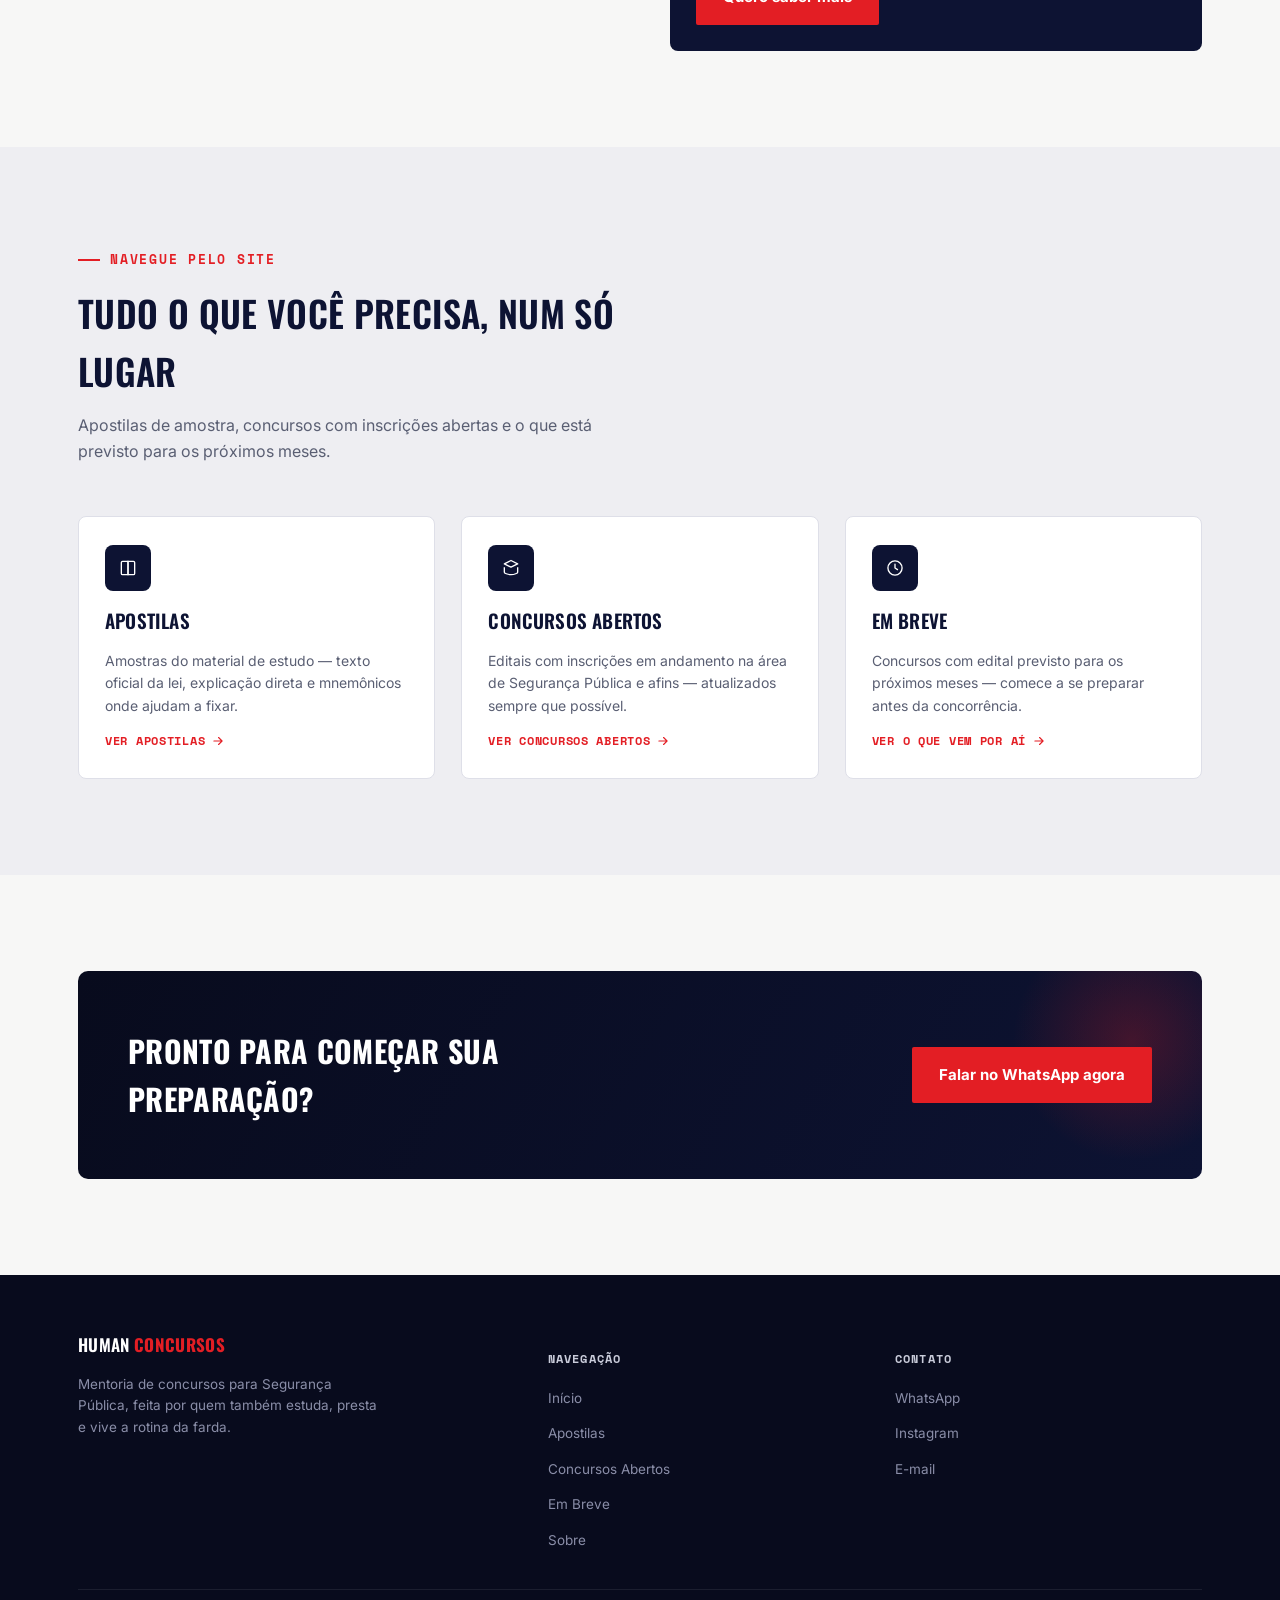
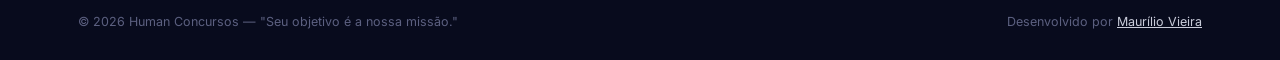
==== commit 8af02670: "Nova versão" ====
--- a/index.html
+++ b/index.html
@@ -1,421 +1,481 @@
-<!DOCTYPE html>
+<!doctype html>
 <html lang="pt-BR">
-<head>
-<meta charset="UTF-8">
-<meta name="viewport" content="width=device-width, initial-scale=1.0">
-<title>Human Concursos — Mentoria para Segurança Pública</title>
-<meta name="description" content="Mentoria de concursos para Segurança Pública feita por um Guarda Civil Municipal em atividade. Apostilas diretas ao ponto, vídeo-aulas e acompanhamento próximo.">
-
-<!-- Compartilhamento (WhatsApp / Instagram / redes) -->
-<meta property="og:title" content="Human Concursos — Mentoria para Segurança Pública">
-<meta property="og:description" content="Apostilas diretas ao ponto, vídeo-aulas e acompanhamento de quem também vive a rotina da farda.">
-<meta property="og:type" content="website">
-
-<link rel="icon" type="image/svg+xml" href="assets/img/favicon.svg">
-
-<!--
-  ===================================================================
-  HUMAN CONCURSOS — SITE INSTITUCIONAL
-  ===================================================================
-  Onde editar cada coisa:
-  - Número de WhatsApp, mensagens padrão → assets/js/main.js (bloco CONFIG)
-  - Instagram / e-mail → busque por "preencher_aqui" e
-    "contato@humanconcursos.com.br" neste arquivo (aparecem 2x cada:
-    seção Contato + rodapé) e troque pelos dados reais.
-  - Cores / fontes / espaçamentos → assets/css/style.css
-  - Vídeo-aulas → seção #videos: troque cada .video-card por um
-    <iframe src="https://www.youtube.com/embed/SEU_ID_AQUI" ...>
-    (vídeo "não listado" funciona normalmente dentro do iframe).
-  Guia completo de publicação: veja o README.md deste repositório.
-  ===================================================================
--->
-
-<link rel="preconnect" href="https://fonts.googleapis.com">
-<link rel="preconnect" href="https://fonts.gstatic.com" crossorigin>
-<link href="https://fonts.googleapis.com/css2?family=Oswald:wght@400;500;600;700&family=Inter:wght@400;500;600;700;800&family=Space+Mono:wght@400;700&display=swap" rel="stylesheet">
-<link rel="stylesheet" href="assets/css/style.css">
-</head>
-<body>
-
-<header>
-  <div class="wrap nav">
-    <a href="#topo" class="brand">
-      <span class="brand-badge">HC</span>
-      <span class="brand-name">HUMAN <b>CONCURSOS</b></span>
-    </a>
-    <ul class="nav-links">
-      <li><a href="#sobre">Sobre</a></li>
-      <li><a href="#apostilas">Apostilas</a></li>
-      <li><a href="#mentoria">Mentoria</a></li>
-      <li><a href="#videos">Vídeo-aulas</a></li>
-      <li><a href="#contato">Contato</a></li>
-    </ul>
-    <a class="nav-cta" id="btnNavWpp" href="#" target="_blank" rel="noopener">Falar no WhatsApp</a>
-    <button class="nav-toggle" id="navToggle" aria-expanded="false" aria-controls="mobilePanel" aria-label="Abrir menu">
-      <span></span><span></span><span></span>
-    </button>
-  </div>
-  <nav class="mobile-panel" id="mobilePanel">
-    <a href="#sobre">Sobre</a>
-    <a href="#apostilas">Apostilas</a>
-    <a href="#mentoria">Mentoria</a>
-    <a href="#videos">Vídeo-aulas</a>
-    <a href="#contato">Contato</a>
-    <a class="nav-cta" id="btnMobileWpp" href="#" target="_blank" rel="noopener">Falar no WhatsApp</a>
-  </nav>
-</header>
-
-<main id="topo">
-
-  <!-- ================= HERO ================= -->
-  <section class="hero" style="padding-top:64px;">
-    <div class="wrap hero-grid">
-      <div>
-        <span class="eyebrow hero-eyebrow">Guarda Civil Municipal · Iguatu/CE</span>
-        <h1>De quem veste a <em>farda</em>,<br> para quem vai vestir.</h1>
-        <p class="lead">Mentoria de concursos para Segurança Pública feita por um Guarda Civil Municipal em atividade. Apostilas diretas ao ponto, técnicas de memorização e o olhar de quem já passou pela farda e pela prova.</p>
-        <div class="hero-ctas">
-          <a class="btn btn-primary" id="btnHeroWpp" href="#" target="_blank" rel="noopener">Falar no WhatsApp</a>
-          <a class="btn btn-ghost" href="#apostilas">Ver apostilas de amostra</a>
-        </div>
-        <div class="hero-meta">
-          <div><strong>Disciplinas</strong>Português, Matemática, Direito Constitucional, Direito Administrativo e Informática</div>
-          <div><strong>Foco</strong>Segurança Pública — Guarda Municipal e áreas afins</div>
-          <div><strong>Formato</strong>Apostilas + grupo de estudos + vídeo-aulas</div>
-        </div>
+  <head>
+    <meta charset="UTF-8" />
+    <meta name="viewport" content="width=device-width, initial-scale=1.0" />
+    <title>Human Concursos — Mentoria para Segurança Pública</title>
+    <meta
+      name="description"
+      content="Mentoria de concursos para Segurança Pública feita por um Guarda Civil Municipal em atividade. Apostilas diretas ao ponto, concursos abertos e acompanhamento próximo."
+    />
+    <meta
+      property="og:title"
+      content="Human Concursos — Mentoria para Segurança Pública"
+    />
+    <meta
+      property="og:description"
+      content="Apostilas diretas ao ponto, concursos abertos e o olhar de quem também vive a rotina da farda."
+    />
+    <meta property="og:type" content="website" />
+    <link rel="icon" type="image/svg+xml" href="assets/img/favicon.svg" />
+
+    <link rel="preconnect" href="https://fonts.googleapis.com" />
+    <link rel="preconnect" href="https://fonts.gstatic.com" crossorigin />
+    <link
+      href="https://fonts.googleapis.com/css2?family=Oswald:wght@400;500;600;700&family=Inter:wght@400;500;600;700;800&family=Space+Mono:wght@400;700&display=swap"
+      rel="stylesheet"
+    />
+    <link rel="stylesheet" href="assets/css/style.css" />
+  </head>
+  <body data-page="inicio">
+    <header>
+      <div class="wrap nav">
+        <a href="index.html" class="brand">
+          <span class="brand-badge">HC</span>
+          <span class="brand-name">HUMAN <b>CONCURSOS</b></span>
+        </a>
+        <ul class="nav-links">
+          <li><a href="index.html" data-nav="inicio">Início</a></li>
+          <li><a href="apostilas.html" data-nav="apostilas">Apostilas</a></li>
+          <li>
+            <a href="concursos-abertos.html" data-nav="concursos-abertos"
+              >Concursos Abertos</a
+            >
+          </li>
+          <li><a href="em-breve.html" data-nav="em-breve">Em Breve</a></li>
+          <li><a href="sobre.html" data-nav="sobre">Sobre</a></li>
+        </ul>
+        <a
+          class="nav-cta"
+          id="btnNavWpp"
+          href="#"
+          target="_blank"
+          rel="noopener"
+          >Falar no WhatsApp</a
+        >
+        <button
+          class="nav-toggle"
+          id="navToggle"
+          aria-expanded="false"
+          aria-controls="mobilePanel"
+          aria-label="Abrir menu"
+        >
+          <span></span><span></span><span></span>
+        </button>
       </div>
-
-      <div class="id-card-wrap">
-        <div class="id-card">
-          <div class="id-top">
-            <span class="brand-badge">HC</span>
-            <span>Human Concursos</span>
-          </div>
-          <div class="id-body">
-            <div class="id-photo">
-              <svg width="30" height="30" viewBox="0 0 24 24" fill="none"><circle cx="12" cy="8" r="4" stroke="#1B2456" stroke-width="1.6"/><path d="M4 20c0-4 3.5-6.5 8-6.5S20 16 20 20" stroke="#1B2456" stroke-width="1.6" stroke-linecap="round"/></svg>
+      <nav class="mobile-panel" id="mobilePanel">
+        <a href="index.html" data-nav="inicio">Início</a>
+        <a href="apostilas.html" data-nav="apostilas">Apostilas</a>
+        <a href="concursos-abertos.html" data-nav="concursos-abertos"
+          >Concursos Abertos</a
+        >
+        <a href="em-breve.html" data-nav="em-breve">Em Breve</a>
+        <a href="sobre.html" data-nav="sobre">Sobre</a>
+        <a
+          class="nav-cta"
+          id="btnMobileWpp"
+          href="#"
+          target="_blank"
+          rel="noopener"
+          >Falar no WhatsApp</a
+        >
+      </nav>
+    </header>
+
+    <main id="topo">
+      <!-- ================= HERO ================= -->
+      <section class="hero" style="padding-top: 64px">
+        <div class="wrap hero-grid">
+          <div>
+            <span class="eyebrow hero-eyebrow"
+              >Guarda Civil Municipal · Iguatu/CE</span
+            >
+            <h1>
+              De quem veste a <em>farda</em>,<br />
+              para quem vai vestir.
+            </h1>
+            <p class="lead">
+              Mentoria de concursos para Segurança Pública feita por um Guarda
+              Civil Municipal em atividade. Apostilas diretas ao ponto, técnicas
+              de memorização e o olhar de quem já passou pela farda e pela
+              prova.
+            </p>
+            <div class="hero-ctas">
+              <a
+                class="btn btn-primary"
+                id="btnHeroWpp"
+                href="#"
+                target="_blank"
+                rel="noopener"
+                >Falar no WhatsApp</a
+              >
+              <a class="btn btn-ghost" href="apostilas.html"
+                >Ver apostilas de amostra</a
+              >
             </div>
-            <div class="id-field">
-              <label>Candidato(a) a</label>
-              <div class="value">Guarda Civil Municipal</div>
+            <div class="hero-meta">
+              <div>
+                <strong>Disciplinas</strong>Português, Matemática, Direito
+                Constitucional, Direito Administrativo e Informática
+              </div>
+              <div>
+                <strong>Foco</strong>Segurança Pública — Guarda Municipal e
+                áreas afins
+              </div>
+              <div>
+                <strong>Formato</strong>Apostilas + grupo de estudos +
+                acompanhamento
+              </div>
             </div>
-            <div class="id-field">
-              <label>Trilha de estudo</label>
-              <div class="value">Mentoria Human Concursos</div>
+          </div>
+
+          <div class="id-card-wrap">
+            <div class="id-card">
+              <div class="id-top">
+                <span class="brand-badge">HC</span>
+                <span>Human Concursos</span>
+              </div>
+              <div class="id-body">
+                <div class="id-photo">
+                  <svg width="30" height="30" viewBox="0 0 24 24" fill="none">
+                    <circle
+                      cx="12"
+                      cy="8"
+                      r="4"
+                      stroke="#1B2456"
+                      stroke-width="1.6"
+                    />
+                    <path
+                      d="M4 20c0-4 3.5-6.5 8-6.5S20 16 20 20"
+                      stroke="#1B2456"
+                      stroke-width="1.6"
+                      stroke-linecap="round"
+                    />
+                  </svg>
+                </div>
+                <div class="id-field">
+                  <label>Candidato(a) a</label>
+                  <div class="value">Guarda Civil Municipal</div>
+                </div>
+                <div class="id-field">
+                  <label>Trilha de estudo</label>
+                  <div class="value">Mentoria Human Concursos</div>
+                </div>
+                <div class="id-barcode"></div>
+                <span class="id-stamp">Em preparação</span>
+              </div>
             </div>
-            <div class="id-barcode"></div>
-            <span class="id-stamp">Em preparação</span>
-          </div>
-        </div>
-        <div class="id-float f1">
-          <span class="dot"></span>
-          <span>Material atualizado</span>
+            <div class="id-float f1">
+              <span class="dot"></span>
+              <span>Material atualizado</span>
+            </div>
+          </div>
+        </div>
+      </section>
+
+      <!-- ================= MENTORIA (resumo) ================= -->
+      <section id="mentoria">
+        <div class="wrap">
+          <div class="section-head">
+            <span class="eyebrow">Como funciona</span>
+            <h2>O que está incluído na mentoria</h2>
+            <p>
+              Um acompanhamento pensado para quem precisa estudar com foco, sem
+              se perder em conteúdo que não cai em prova.
+            </p>
+          </div>
+
+          <div class="mentoria-wrap">
+            <ul class="mentoria-list">
+              <li>
+                <span class="check">✓</span>
+                <div>
+                  <h4>Apostilas exclusivas por disciplina</h4>
+                  <p>
+                    Material próprio, direcionado ao edital de Guarda Municipal
+                    e concursos de Segurança Pública.
+                  </p>
+                </div>
+              </li>
+              <li>
+                <span class="check">✓</span>
+                <div>
+                  <h4>Grupo de estudos</h4>
+                  <p>
+                    Espaço para tirar dúvidas e manter a constância junto com
+                    outros candidatos.
+                  </p>
+                </div>
+              </li>
+              <li>
+                <span class="check">✓</span>
+                <div>
+                  <h4>Radar de concursos</h4>
+                  <p>
+                    Acompanhamento dos editais abertos e dos que devem sair em
+                    breve na área de Segurança Pública.
+                  </p>
+                </div>
+              </li>
+              <li>
+                <span class="check">✓</span>
+                <div>
+                  <h4>Acompanhamento próximo</h4>
+                  <p>
+                    Orientação de quem entende a rotina de quem estuda
+                    conciliando trabalho, plantão e prova.
+                  </p>
+                </div>
+              </li>
+            </ul>
+
+            <div>
+              <div class="steps">
+                <div class="step">
+                  <span class="step-num">1</span>
+                  <div class="step-body">
+                    <h4>Chame no WhatsApp</h4>
+                    <p>
+                      Conte qual concurso você está mirando e em que ponto da
+                      preparação você está.
+                    </p>
+                  </div>
+                </div>
+                <div class="step">
+                  <span class="step-num">2</span>
+                  <div class="step-body">
+                    <h4>Alinhe seu objetivo</h4>
+                    <p>
+                      Juntos, vocês definem o foco da preparação de acordo com o
+                      edital pretendido.
+                    </p>
+                  </div>
+                </div>
+                <div class="step">
+                  <span class="step-num">3</span>
+                  <div class="step-body">
+                    <h4>Comece a estudar</h4>
+                    <p>
+                      Receba o material sob medida e entre para o grupo de
+                      estudos da mentoria.
+                    </p>
+                  </div>
+                </div>
+              </div>
+
+              <div class="mentoria-cta">
+                <div>
+                  <h4>Pronto para começar?</h4>
+                  <p>
+                    Fale agora com a Human Concursos e tire suas dúvidas sobre a
+                    mentoria.
+                  </p>
+                </div>
+                <a
+                  class="btn btn-primary wpp-link"
+                  data-msg="Olá! Vi o site da Human Concursos e quero saber mais sobre a mentoria."
+                  href="#"
+                  target="_blank"
+                  rel="noopener"
+                  >Quero saber mais</a
+                >
+              </div>
+            </div>
+          </div>
+        </div>
+      </section>
+
+      <!-- ================= TEASERS (Apostilas / Concursos / Em breve) ================= -->
+      <section class="alt">
+        <div class="wrap">
+          <div class="section-head">
+            <span class="eyebrow">Navegue pelo site</span>
+            <h2>Tudo o que você precisa, num só lugar</h2>
+            <p>
+              Apostilas de amostra, concursos com inscrições abertas e o que
+              está previsto para os próximos meses.
+            </p>
+          </div>
+
+          <div class="teaser-grid">
+            <a class="teaser-card" href="apostilas.html">
+              <span class="teaser-icon">
+                <svg width="20" height="20" viewBox="0 0 24 24" fill="none">
+                  <path
+                    d="M4 5.5C4 4.7 4.7 4 5.5 4H12v16H5.5A1.5 1.5 0 014 18.5v-13z"
+                    stroke="#fff"
+                    stroke-width="1.6"
+                  />
+                  <path
+                    d="M20 5.5c0-.8-.7-1.5-1.5-1.5H12v16h6.5a1.5 1.5 0 001.5-1.5v-13z"
+                    stroke="#fff"
+                    stroke-width="1.6"
+                  />
+                </svg>
+              </span>
+              <h3>Apostilas</h3>
+              <p>
+                Amostras do material de estudo — texto oficial da lei,
+                explicação direta e mnemônicos onde ajudam a fixar.
+              </p>
+              <span class="teaser-link"
+                >Ver apostilas
+                <svg width="14" height="14" viewBox="0 0 24 24" fill="none">
+                  <path
+                    d="M5 12h14M13 6l6 6-6 6"
+                    stroke="#E31E24"
+                    stroke-width="2"
+                    stroke-linecap="round"
+                    stroke-linejoin="round"
+                  />
+                </svg>
+              </span>
+            </a>
+
+            <a class="teaser-card" href="concursos-abertos.html">
+              <span class="teaser-icon">
+                <svg width="20" height="20" viewBox="0 0 24 24" fill="none">
+                  <path
+                    d="M12 3l8 4-8 4-8-4 8-4z"
+                    stroke="#fff"
+                    stroke-width="1.6"
+                    stroke-linejoin="round"
+                  />
+                  <path
+                    d="M4 11v6c0 1.1 3.6 3 8 3s8-1.9 8-3v-6"
+                    stroke="#fff"
+                    stroke-width="1.6"
+                  />
+                </svg>
+              </span>
+              <h3>Concursos abertos</h3>
+              <p>
+                Editais com inscrições em andamento na área de Segurança Pública
+                e afins — atualizados sempre que possível.
+              </p>
+              <span class="teaser-link"
+                >Ver concursos abertos
+                <svg width="14" height="14" viewBox="0 0 24 24" fill="none">
+                  <path
+                    d="M5 12h14M13 6l6 6-6 6"
+                    stroke="#E31E24"
+                    stroke-width="2"
+                    stroke-linecap="round"
+                    stroke-linejoin="round"
+                  />
+                </svg>
+              </span>
+            </a>
+
+            <a class="teaser-card" href="em-breve.html">
+              <span class="teaser-icon">
+                <svg width="20" height="20" viewBox="0 0 24 24" fill="none">
+                  <circle
+                    cx="12"
+                    cy="12"
+                    r="8.5"
+                    stroke="#fff"
+                    stroke-width="1.6"
+                  />
+                  <path
+                    d="M12 7.5V12l3 2"
+                    stroke="#fff"
+                    stroke-width="1.6"
+                    stroke-linecap="round"
+                  />
+                </svg>
+              </span>
+              <h3>Em breve</h3>
+              <p>
+                Concursos com edital previsto para os próximos meses — comece a
+                se preparar antes da concorrência.
+              </p>
+              <span class="teaser-link"
+                >Ver o que vem por aí
+                <svg width="14" height="14" viewBox="0 0 24 24" fill="none">
+                  <path
+                    d="M5 12h14M13 6l6 6-6 6"
+                    stroke="#E31E24"
+                    stroke-width="2"
+                    stroke-linecap="round"
+                    stroke-linejoin="round"
+                  />
+                </svg>
+              </span>
+            </a>
+          </div>
+        </div>
+      </section>
+
+      <!-- ================= CTA FINAL ================= -->
+      <section>
+        <div class="wrap">
+          <div class="cta-banner">
+            <h3>Pronto para começar sua preparação?</h3>
+            <a
+              class="btn btn-primary wpp-link"
+              data-msg="Olá! Quero começar minha preparação com a Human Concursos."
+              href="#"
+              target="_blank"
+              rel="noopener"
+              >Falar no WhatsApp agora</a
+            >
+          </div>
+        </div>
+      </section>
+    </main>
+
+    <footer>
+      <div class="wrap">
+        <div class="footer-grid">
+          <div class="footer-brand">
+            <span class="brand-name" style="color: #fff"
+              >HUMAN <b style="color: #e31e24">CONCURSOS</b></span
+            >
+            <p>
+              Mentoria de concursos para Segurança Pública, feita por quem
+              também estuda, presta e vive a rotina da farda.
+            </p>
+          </div>
+          <div class="footer-col">
+            <h5>Navegação</h5>
+            <ul>
+              <li><a href="index.html">Início</a></li>
+              <li><a href="apostilas.html">Apostilas</a></li>
+              <li><a href="concursos-abertos.html">Concursos Abertos</a></li>
+              <li><a href="em-breve.html">Em Breve</a></li>
+              <li><a href="sobre.html">Sobre</a></li>
+            </ul>
+          </div>
+          <div class="footer-col">
+            <h5>Contato</h5>
+            <ul>
+              <li><a href="sobre.html#contato">WhatsApp</a></li>
+              <li>
+                <a
+                  href="https://www.instagram.com/mentoriatomaz"
+                  target="_blank"
+                  rel="noopener"
+                  >Instagram</a
+                >
+              </li>
+              <li><a href="mailto:contato@humanconcursos.com.br">E-mail</a></li>
+            </ul>
+          </div>
+        </div>
+        <div class="footer-bottom">
+          <span>© 2026 Human Concursos — "Seu objetivo é a nossa missão."</span>
+          <!-- Trocar o href abaixo pelo domínio do portfólio assim que for comprado. -->
+          <span
+            >Desenvolvido por
+            <a href="#" style="color: #c9ccda; text-decoration: underline"
+              >Maurílio Vieira</a
+            ></span
+          >
         </div>
       </div>
-    </div>
-  </section>
-
-  <!-- ================= SOBRE ================= -->
-  <section id="sobre">
-    <div class="wrap">
-      <div class="section-head">
-        <span class="eyebrow">Art. 01 — Sobre</span>
-        <h2>Quem ensina, vive a rotina</h2>
-        <p>A Human Concursos nasceu nas folgas de serviço de um agente da Guarda Civil Municipal de Iguatu/CE, que passou a orientar candidatos de concursos públicos — com destaque para a área de Segurança Pública.</p>
-      </div>
-
-      <div class="sobre-grid">
-        <div class="sobre-visual">
-          <p class="quote">“<span class="red">Seu objetivo</span> é a nossa missão.”</p>
-          <p class="sig">— LEMA DA HUMAN CONCURSOS</p>
-        </div>
-
-        <div class="sobre-text">
-          <p>Sem deixar de lado disciplinas de base como Português, Matemática, Direito Constitucional, Direito Administrativo e Informática, a mentoria é pensada por quem entende a rotina de quem estuda entre um plantão e outro — e por quem sabe exatamente o que uma banca de Segurança Pública costuma cobrar.</p>
-          <ul class="feature-list">
-            <li>
-              <span class="num">01</span>
-              <div>
-                <h4>Quem ensina, viveu a farda</h4>
-                <p>O material nasce da experiência de quem já estudou, prestou e passou pela rotina de um concurso de Segurança Pública.</p>
-              </div>
-            </li>
-            <li>
-              <span class="num">02</span>
-              <div>
-                <h4>Foco no que cai</h4>
-                <p>Apostilas objetivas, com o texto oficial da lei, explicação direta e mnemônicos apenas onde realmente ajudam a fixar.</p>
-              </div>
-            </li>
-            <li>
-              <span class="num">03</span>
-              <div>
-                <h4>Linguagem direta, sem enrolação</h4>
-                <p>Nada de conteúdo genérico: cada apostila é construída pensando no edital de Guarda Municipal e áreas afins.</p>
-              </div>
-            </li>
-          </ul>
-        </div>
-      </div>
-    </div>
-  </section>
-
-  <!-- ================= APOSTILAS ================= -->
-  <section id="apostilas" class="alt">
-    <div class="wrap">
-      <div class="section-head">
-        <span class="eyebrow">Art. 02 — Apostilas</span>
-        <h2>Amostras de material de estudo</h2>
-        <p>Confira exemplos do padrão de apostila produzido para a mentoria. Toque em "quero esta amostra" para receber o material completo pelo WhatsApp.</p>
-      </div>
-
-      <div class="card-grid">
-        <div class="book-card">
-          <div class="book-cover">
-            <span class="tag tag-livre">Amostra gratuita</span>
-            <div>
-              <h3>Constituição Federal — Art. 5º</h3>
-              <div class="disc">Direito Constitucional</div>
-            </div>
-          </div>
-          <div class="book-body">
-            <p>Todos os incisos do art. 5º explicados por completo, com texto oficial, explicação direta e mnemônicos para as partes mais cobradas em prova.</p>
-            <a class="book-btn wpp-link" data-msg="Olá! Vi o site da Human Concursos e quero receber a amostra da apostila de Constituição Federal — Art. 5º." href="#" target="_blank" rel="noopener">Quero esta amostra</a>
-          </div>
-        </div>
-
-        <div class="book-card">
-          <div class="book-cover">
-            <span class="tag tag-em-breve">Em breve</span>
-            <div>
-              <h3>LIMPE — Administração Pública</h3>
-              <div class="disc">Direito Administrativo</div>
-            </div>
-          </div>
-          <div class="book-body">
-            <p>Os princípios do art. 37 da Constituição explicados um a um, com quadro-resumo e mnemônico para nunca mais esquecer.</p>
-            <span class="book-btn disabled">Em breve</span>
-          </div>
-        </div>
-
-        <div class="book-card">
-          <div class="book-cover">
-            <span class="tag tag-em-breve">Em breve</span>
-            <div>
-              <h3>Português para Concursos</h3>
-              <div class="disc">Língua Portuguesa</div>
-            </div>
-          </div>
-          <div class="book-body">
-            <p>Interpretação de texto, ortografia e gramática com o recorte exato que costuma cair em provas de nível médio.</p>
-            <span class="book-btn disabled">Em breve</span>
-          </div>
-        </div>
-      </div>
-    </div>
-  </section>
-
-  <!-- ================= MENTORIA ================= -->
-  <section id="mentoria">
-    <div class="wrap">
-      <div class="section-head">
-        <span class="eyebrow">Art. 03 — Mentoria</span>
-        <h2>O que está incluído</h2>
-        <p>Um acompanhamento pensado para quem precisa estudar com foco, sem se perder em conteúdo que não cai em prova.</p>
-      </div>
-
-      <div class="mentoria-wrap">
-        <ul class="mentoria-list">
-          <li>
-            <span class="check">✓</span>
-            <div>
-              <h4>Apostilas exclusivas por disciplina</h4>
-              <p>Material próprio, direcionado ao edital de Guarda Municipal e concursos de Segurança Pública.</p>
-            </div>
-          </li>
-          <li>
-            <span class="check">✓</span>
-            <div>
-              <h4>Grupo de estudos</h4>
-              <p>Espaço para tirar dúvidas e manter a constância junto com outros candidatos.</p>
-            </div>
-          </li>
-          <li>
-            <span class="check">✓</span>
-            <div>
-              <h4>Vídeo-aulas complementares</h4>
-              <p>Conteúdo em vídeo, não listado no YouTube, disponível direto aqui no site.</p>
-            </div>
-          </li>
-          <li>
-            <span class="check">✓</span>
-            <div>
-              <h4>Acompanhamento próximo</h4>
-              <p>Orientação de quem entende a rotina de quem estuda conciliando trabalho, plantão e prova.</p>
-            </div>
-          </li>
-        </ul>
-
-        <div>
-          <div class="steps">
-            <div class="step">
-              <span class="step-num">1</span>
-              <div class="step-body">
-                <h4>Chame no WhatsApp</h4>
-                <p>Conte qual concurso você está mirando e em que ponto da preparação você está.</p>
-              </div>
-            </div>
-            <div class="step">
-              <span class="step-num">2</span>
-              <div class="step-body">
-                <h4>Alinhe seu objetivo</h4>
-                <p>Juntos, vocês definem o foco da preparação de acordo com o edital pretendido.</p>
-              </div>
-            </div>
-            <div class="step">
-              <span class="step-num">3</span>
-              <div class="step-body">
-                <h4>Comece a estudar</h4>
-                <p>Receba o material sob medida e entre para o grupo de estudos da mentoria.</p>
-              </div>
-            </div>
-          </div>
-
-          <div class="mentoria-cta">
-            <div>
-              <h4>Pronto para começar?</h4>
-              <p>Fale agora com a Human Concursos e tire suas dúvidas sobre a mentoria.</p>
-            </div>
-            <a class="btn btn-primary wpp-link" data-msg="Olá! Vi o site da Human Concursos e quero saber mais sobre a mentoria." href="#" target="_blank" rel="noopener">Quero saber mais</a>
-          </div>
-        </div>
-      </div>
-    </div>
-  </section>
-
-  <!-- ================= VÍDEO-AULAS ================= -->
-  <section id="videos" class="alt">
-    <div class="wrap">
-      <div class="section-head">
-        <span class="eyebrow">Art. 04 — Vídeo-aulas</span>
-        <h2>Conteúdo em vídeo</h2>
-        <p>Vídeos não listados no YouTube, disponíveis apenas para quem acessa este site — substitua os cartões abaixo pelos embeds reais assim que as aulas estiverem gravadas.</p>
-      </div>
-
-      <div class="video-grid">
-        <div class="video-card">
-          <div class="video-thumb">
-            <span class="play-btn">
-              <svg width="16" height="16" viewBox="0 0 24 24" fill="none"><path d="M6 4l14 8-14 8V4z" fill="#fff"/></svg>
-            </span>
-          </div>
-          <div class="video-info">
-            <span class="tag">Direito Constitucional</span>
-            <h4>Art. 5º — visão geral (em breve)</h4>
-          </div>
-        </div>
-        <div class="video-card">
-          <div class="video-thumb">
-            <span class="play-btn">
-              <svg width="16" height="16" viewBox="0 0 24 24" fill="none"><path d="M6 4l14 8-14 8V4z" fill="#fff"/></svg>
-            </span>
-          </div>
-          <div class="video-info">
-            <span class="tag">Direito Administrativo</span>
-            <h4>LIMPE explicado (em breve)</h4>
-          </div>
-        </div>
-        <div class="video-card">
-          <div class="video-thumb">
-            <span class="play-btn">
-              <svg width="16" height="16" viewBox="0 0 24 24" fill="none"><path d="M6 4l14 8-14 8V4z" fill="#fff"/></svg>
-            </span>
-          </div>
-          <div class="video-info">
-            <span class="tag">Rotina de estudos</span>
-            <h4>Como estudar nas folgas (em breve)</h4>
-          </div>
-        </div>
-      </div>
-
-      <!-- <p class="video-note">Estes três cartões são placeholders. Assim que as aulas forem gravadas e enviadas como "não listadas" no YouTube, basta trocar cada cartão por um <code>&lt;iframe&gt;</code> com o link de incorporação do vídeo — o link não listado continua funcionando normalmente dentro do iframe, mesmo sem aparecer em buscas.</p> -->
-    </div>
-  </section>
-
-  <!-- ================= CONTATO ================= -->
-  <section id="contato">
-    <div class="wrap">
-      <div class="section-head">
-        <span class="eyebrow">Art. 05 — Contato</span>
-        <h2>Fale com a Human Concursos</h2>
-        <p>Escolha o canal que preferir — a resposta mais rápida costuma ser pelo WhatsApp.</p>
-      </div>
-
-      <div class="contact-grid">
-        <a class="contact-card wpp-link" data-msg="Olá! Vim pelo site da Human Concursos." href="#" target="_blank" rel="noopener">
-          <span class="contact-icon">
-            <svg width="20" height="20" viewBox="0 0 24 24" fill="none"><path d="M20 12a8 8 0 10-14.9 4L4 21l5.2-1.1A8 8 0 0020 12z" stroke="#fff" stroke-width="1.6"/></svg>
-          </span>
-          <h4>WhatsApp</h4>
-          <p>Respostas mais rápidas por aqui</p>
-        </a>
-        <a class="contact-card" href="https://www.instagram.com/mentoriatomaz" target="_blank" rel="noopener">
-          <span class="contact-icon">
-            <svg width="20" height="20" viewBox="0 0 24 24" fill="none"><rect x="4" y="4" width="16" height="16" rx="4" stroke="#fff" stroke-width="1.6"/><circle cx="12" cy="12" r="3.2" stroke="#fff" stroke-width="1.6"/></svg>
-          </span>
-          <h4>Instagram</h4>
-          <p>@mentoriatomaz</p>
-        </a>
-        <a class="contact-card" href="mailto:contato@humanconcursos.com.br">
-          <span class="contact-icon">
-            <svg width="20" height="20" viewBox="0 0 24 24" fill="none"><rect x="3.5" y="5.5" width="17" height="13" rx="2" stroke="#fff" stroke-width="1.6"/><path d="M4 7l8 6 8-6" stroke="#fff" stroke-width="1.6"/></svg>
-          </span>
-          <h4>E-mail</h4>
-          <p>contato@humanconcursos.com.br</p>
-        </a>
-      </div>
-
-      <div class="cta-banner">
-        <h3>Pronto para começar sua preparação?</h3>
-        <a class="btn btn-primary wpp-link" data-msg="Olá! Quero começar minha preparação com a Human Concursos." href="#" target="_blank" rel="noopener">Falar no WhatsApp agora</a>
-      </div>
-    </div>
-  </section>
-
-</main>
-
-<footer>
-  <div class="wrap">
-    <div class="footer-grid">
-      <div class="footer-brand">
-        <span class="brand-name" style="color:#fff;">HUMAN <b style="color:#E31E24;">CONCURSOS</b></span>
-        <p>Mentoria de concursos para Segurança Pública, feita por quem também estuda, presta e vive a rotina da farda.</p>
-      </div>
-      <div class="footer-col">
-        <h5>Navegação</h5>
-        <ul>
-          <li><a href="#sobre">Sobre</a></li>
-          <li><a href="#apostilas">Apostilas</a></li>
-          <li><a href="#mentoria">Mentoria</a></li>
-          <li><a href="#videos">Vídeo-aulas</a></li>
-        </ul>
-      </div>
-      <div class="footer-col">
-        <h5>Contato</h5>
-        <ul>
-          <li><a href="#contato">WhatsApp</a></li>
-          <li><a href="https://www.instagram.com/mentoriatomaz" target="_blank" rel="noopener">Instagram</a></li>
-          <li><a href="mailto:contato@humanconcursos.com.br">E-mail</a></li>
-        </ul>
-      </div>
-    </div>
-    <div class="footer-bottom">
-      <span>© 2026 Human Concursos — "Seu objetivo é a nossa missão."</span>
-      <span>Site em construção — Projeto em andamento. Maurílio Vieira</span>
-    </div>
-  </div>
-</footer>
-
-<script src="assets/js/main.js"></script>
-</body>
+    </footer>
+
+    <script src="assets/js/main.js"></script>
+  </body>
 </html>
--- a/assets/css/style.css
+++ b/assets/css/style.css
@@ -412,22 +412,116 @@
     font-size:12.5px; color:#5C6080;
   }
 
+  /* ================= NAV ATIVO (multi-página) ================= */
+  .nav-links a.active,
+  .mobile-panel a.active{
+    color:var(--white);
+  }
+  .nav-links a.active::after{width:100%;}
+
+  /* ================= PAGE HEADER (banner de página interna) ================= */
+  .page-header{
+    position:relative; overflow:hidden;
+    background:
+      radial-gradient(ellipse 700px 400px at 90% -20%, rgba(227,30,36,0.16), transparent 60%),
+      linear-gradient(180deg, var(--navy-950) 0%, var(--navy-900) 100%);
+    color:var(--white);
+    padding:70px 0 56px;
+  }
+  .page-header .eyebrow{color:#FF6B6E;}
+  .page-header .eyebrow::before{background:#FF6B6E;}
+  .page-header h1{
+    font-size:clamp(28px, 4vw, 44px); text-transform:uppercase; margin:16px 0 14px; font-weight:700;
+  }
+  .page-header p{font-size:16px; color:#B7BBD1; max-width:600px; margin:0;}
+
+  /* ================= TEASERS (página Início) ================= */
+  .teaser-grid{display:grid; grid-template-columns:repeat(3, 1fr); gap:26px;}
+  .teaser-card{
+    background:var(--white); border:1px solid var(--line); border-radius:8px;
+    padding:28px 26px; display:flex; flex-direction:column; gap:14px;
+    text-decoration:none; color:var(--ink); transition:transform .2s ease, box-shadow .2s ease, border-color .2s ease;
+  }
+  .teaser-card:hover{transform:translateY(-5px); box-shadow:0 18px 34px -18px rgba(13,19,51,0.3); border-color:var(--navy-600);}
+  .teaser-icon{
+    width:46px; height:46px; border-radius:8px; background:var(--navy-900); color:var(--white);
+    display:flex; align-items:center; justify-content:center; flex-shrink:0;
+  }
+  .teaser-card h3{font-family:var(--display); font-size:19px; text-transform:uppercase; color:var(--navy-900); font-weight:600;}
+  .teaser-card p{margin:0; font-size:14px; color:var(--ink-muted); flex:1;}
+  .teaser-link{
+    font-family:var(--mono); font-size:12px; letter-spacing:.06em; text-transform:uppercase;
+    color:var(--red-500); font-weight:700; display:inline-flex; align-items:center; gap:6px;
+  }
+  .teaser-card:hover .teaser-link{gap:10px;}
+  .teaser-link svg{transition:transform .18s ease;}
+
+  /* ================= CONCURSO CARD (Concursos Abertos / Em breve) ================= */
+  .info-banner{
+    display:flex; gap:14px; align-items:flex-start;
+    padding:16px 20px; background:var(--paper-alt); border-left:3px solid var(--navy-600);
+    border-radius:0 6px 6px 0; font-size:13.5px; color:var(--ink-muted); margin-bottom:44px; max-width:760px;
+  }
+  .info-banner strong{color:var(--navy-900);}
+
+  .concurso-grid{display:grid; gap:22px;}
+  .concurso-card{
+    background:var(--white); border:1px solid var(--line); border-radius:8px;
+    padding:20px; display:grid; grid-template-columns:150px 1fr auto; gap:24px; align-items:center;
+  }
+  .concurso-image{
+    width:150px; height:150px; border-radius:6px; overflow:hidden; flex-shrink:0;
+    background:linear-gradient(160deg, var(--navy-900), var(--navy-700));
+    display:flex; align-items:center; justify-content:center;
+  }
+  .concurso-image img{width:100%; height:100%; object-fit:cover; display:block;}
+  .concurso-image svg{opacity:.45;}
+  .concurso-main{display:flex; flex-direction:column; gap:9px; min-width:0;}
+  .concurso-top{display:flex; align-items:center; gap:12px; flex-wrap:wrap;}
+  .concurso-status{
+    font-family:var(--mono); font-size:10.5px; letter-spacing:.08em; text-transform:uppercase;
+    padding:4px 10px; border-radius:3px; font-weight:700;
+  }
+  .status-aberto{background:#E4F7EC; color:#0C7A3D;}
+  .status-previsto{background:var(--red-050); color:#B8151A;}
+  .status-exemplo{background:var(--paper-alt); color:var(--ink-muted); font-weight:700;}
+  .concurso-orgao{font-family:var(--mono); font-size:11.5px; color:var(--ink-muted); text-transform:uppercase; letter-spacing:.04em;}
+  .concurso-main h3{font-family:var(--display); font-size:21px; color:var(--navy-900); text-transform:uppercase; font-weight:600;}
+  .concurso-banca{font-size:13px; color:var(--ink-muted); font-style:italic;}
+  .concurso-banca strong{font-style:normal; color:var(--navy-900); font-weight:700;}
+  .concurso-meta{display:flex; gap:22px; flex-wrap:wrap; margin-top:2px;}
+  .concurso-meta div{font-size:13px; color:var(--ink-muted);}
+  .concurso-meta strong{display:block; color:var(--navy-900); font-size:13.5px; font-family:var(--body); font-weight:700;}
+  .concurso-cta{flex-shrink:0;}
+  .concurso-empty{
+    padding:40px; text-align:center; color:var(--ink-muted); font-size:14.5px;
+    background:var(--white); border:1px dashed var(--line); border-radius:8px;
+  }
+
   /* ================= RESPONSIVE ================= */
   @media (max-width:960px){
     .hero-grid{grid-template-columns:1fr; gap:64px;}
     .id-card-wrap{margin-top:10px;}
     .sobre-grid, .mentoria-wrap{grid-template-columns:1fr; gap:40px;}
-    .card-grid, .video-grid, .contact-grid{grid-template-columns:repeat(2,1fr);}
+    .card-grid, .video-grid, .contact-grid, .teaser-grid{grid-template-columns:repeat(2,1fr);}
     .footer-grid{grid-template-columns:1fr 1fr;}
+    .concurso-card{grid-template-columns:110px 1fr; grid-template-areas:"img main" "cta cta"; padding:18px;}
+    .concurso-image{grid-area:img; width:110px; height:110px;}
+    .concurso-main{grid-area:main;}
+    .concurso-cta{grid-area:cta; justify-self:flex-start; margin-top:6px;}
   }
   @media (max-width:720px){
     .nav-links{display:none;}
     .nav-toggle{display:flex;}
     .nav .nav-cta{padding:10px 14px; font-size:13px;}
-    .card-grid, .video-grid, .contact-grid{grid-template-columns:1fr;}
+    .card-grid, .video-grid, .contact-grid, .teaser-grid{grid-template-columns:1fr;}
     .footer-grid{grid-template-columns:1fr;}
     section{padding:64px 0;}
     .hero{padding:56px 0 76px;}
+    .page-header{padding:52px 0 40px;}
     .cta-banner{padding:36px 26px;}
     .mentoria-cta{flex-direction:column; align-items:flex-start;}
-  }
+    .concurso-meta{gap:14px;}
+    .concurso-card{grid-template-columns:1fr; grid-template-areas:"img" "main" "cta"; justify-items:start;}
+    .concurso-image{width:100%; height:170px;}
+  }
